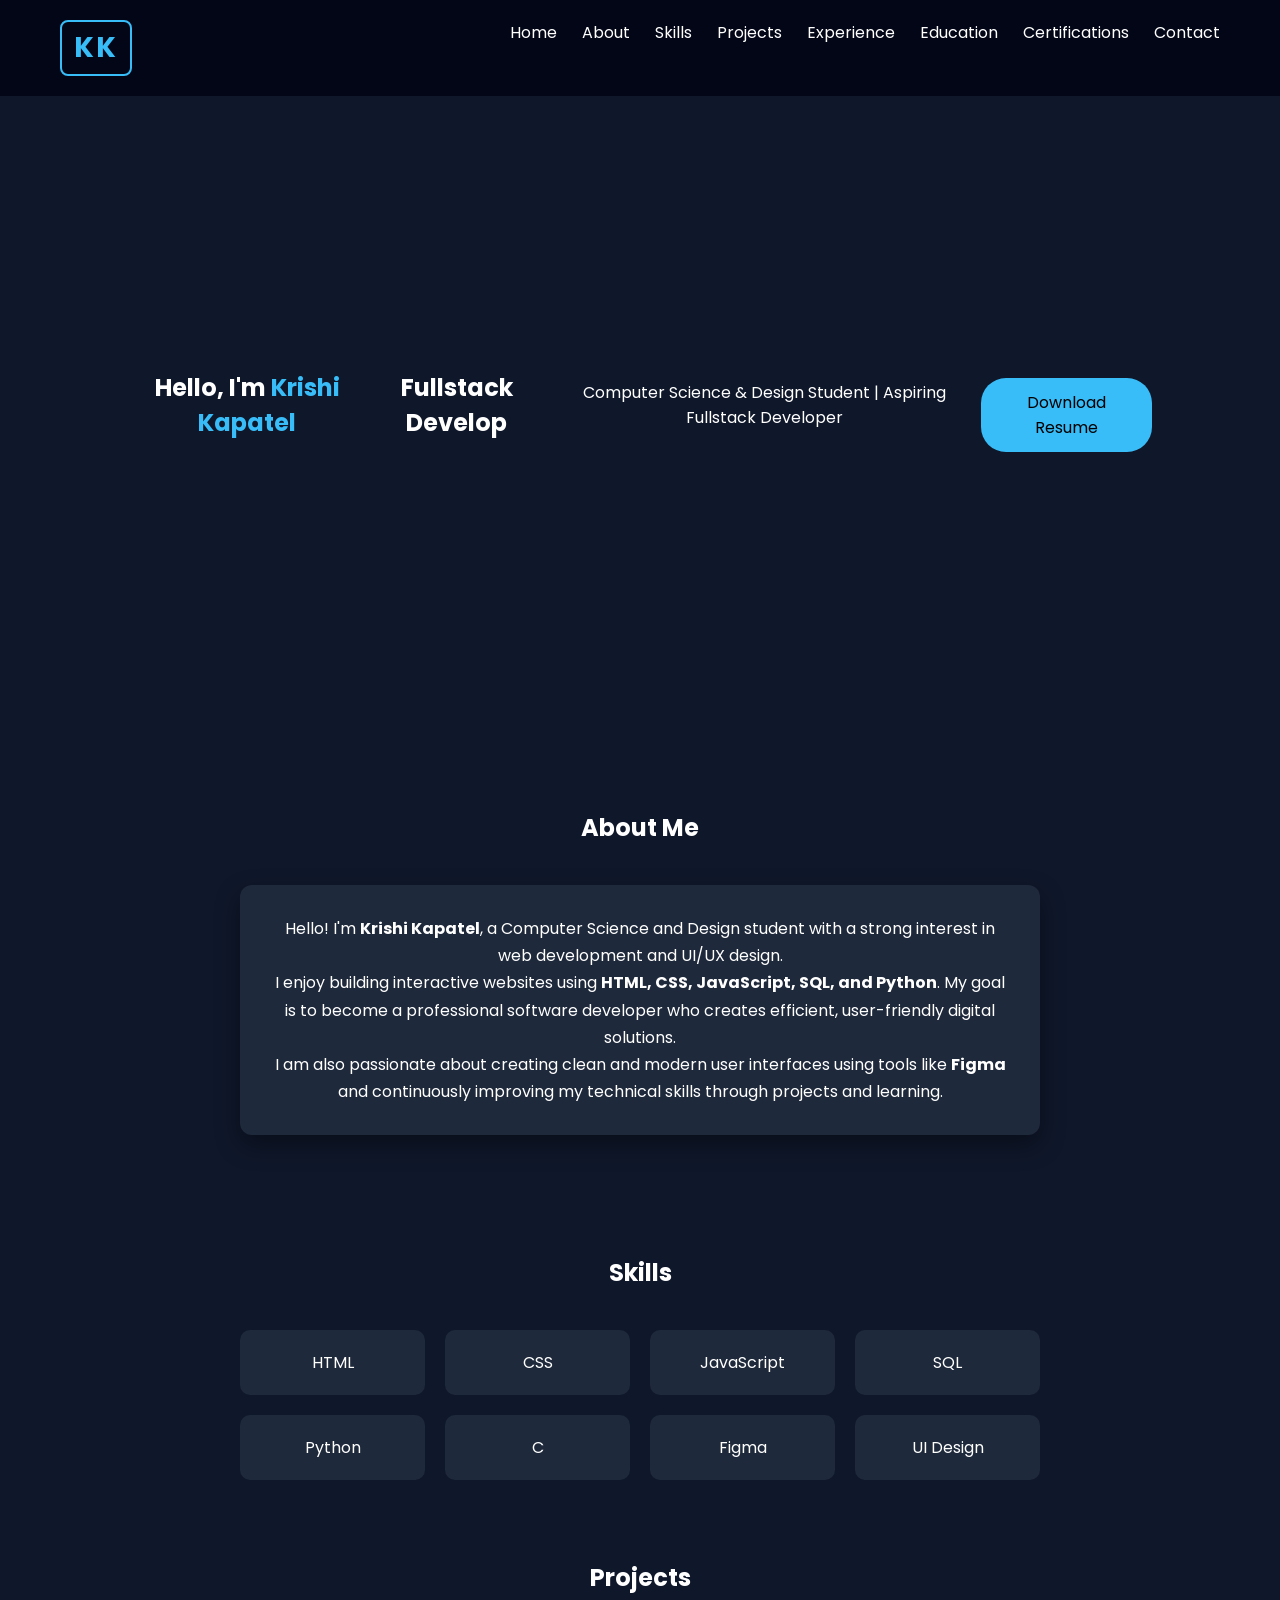
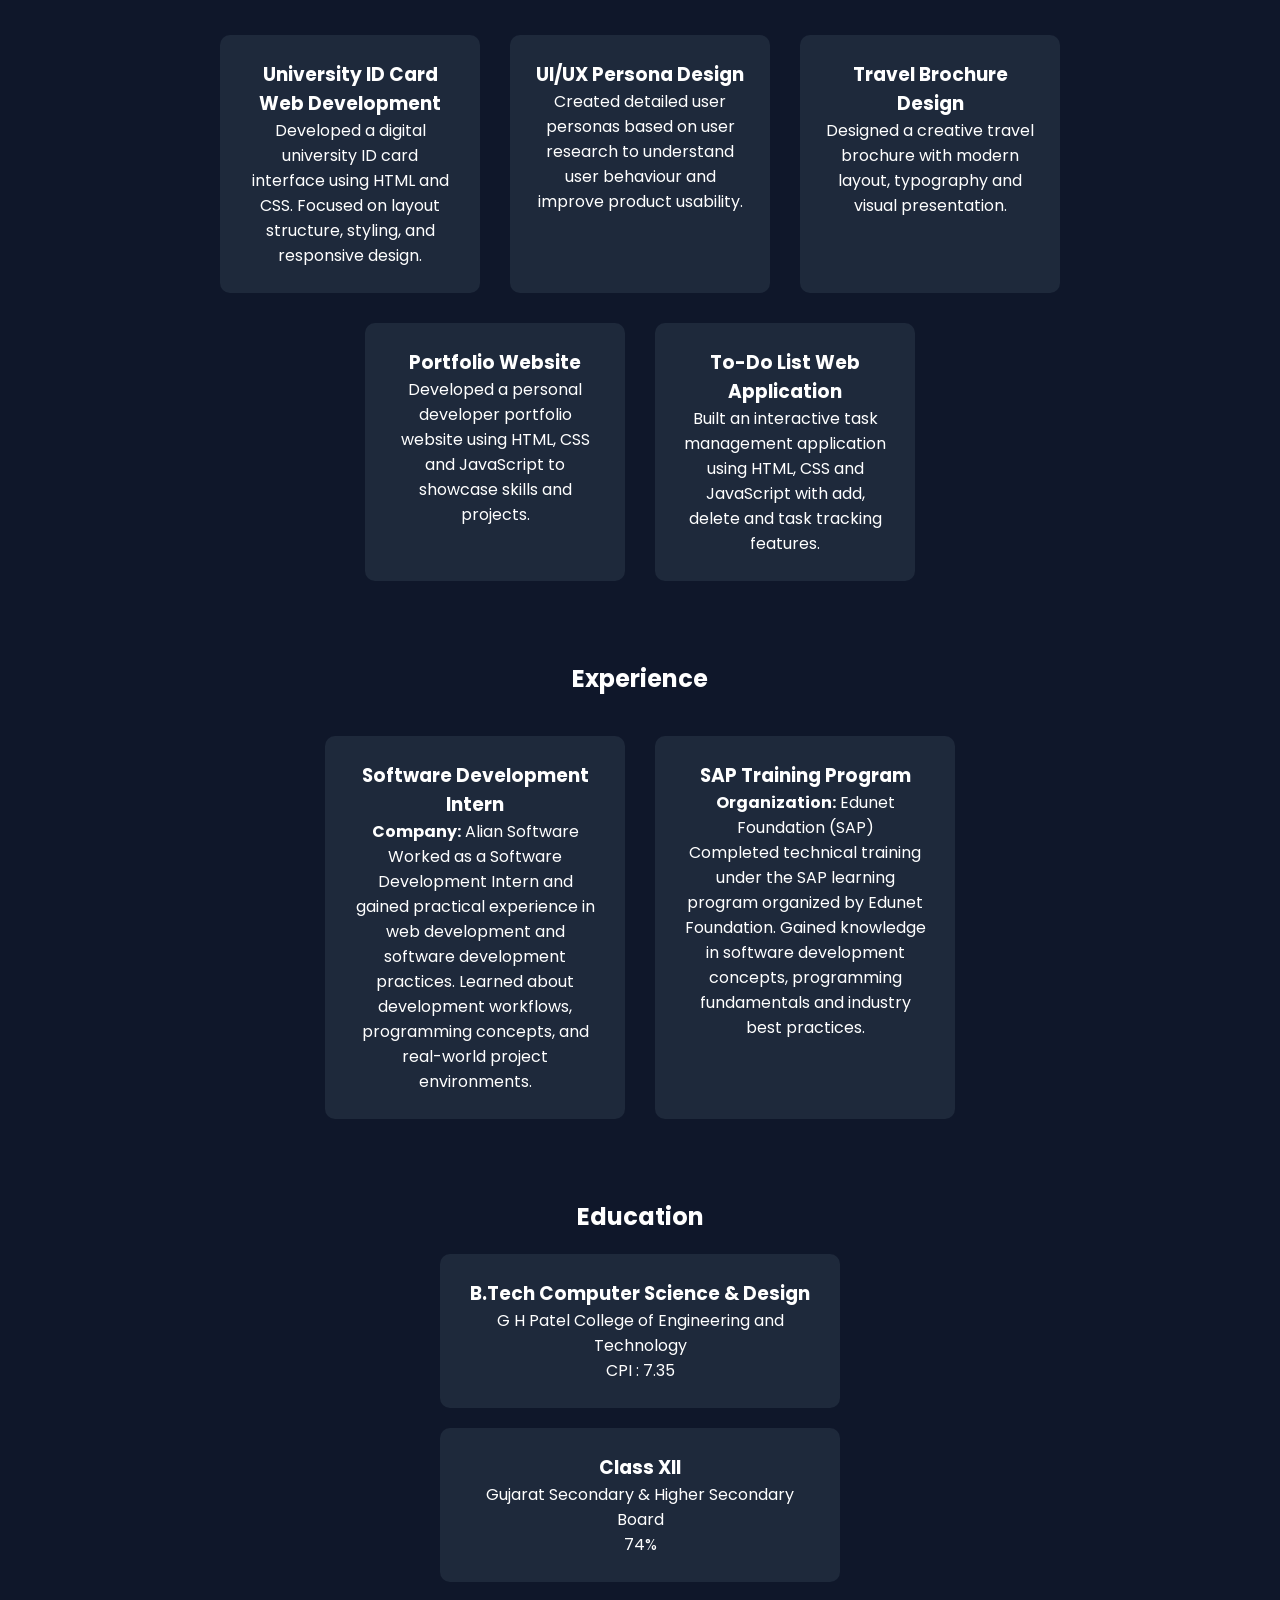
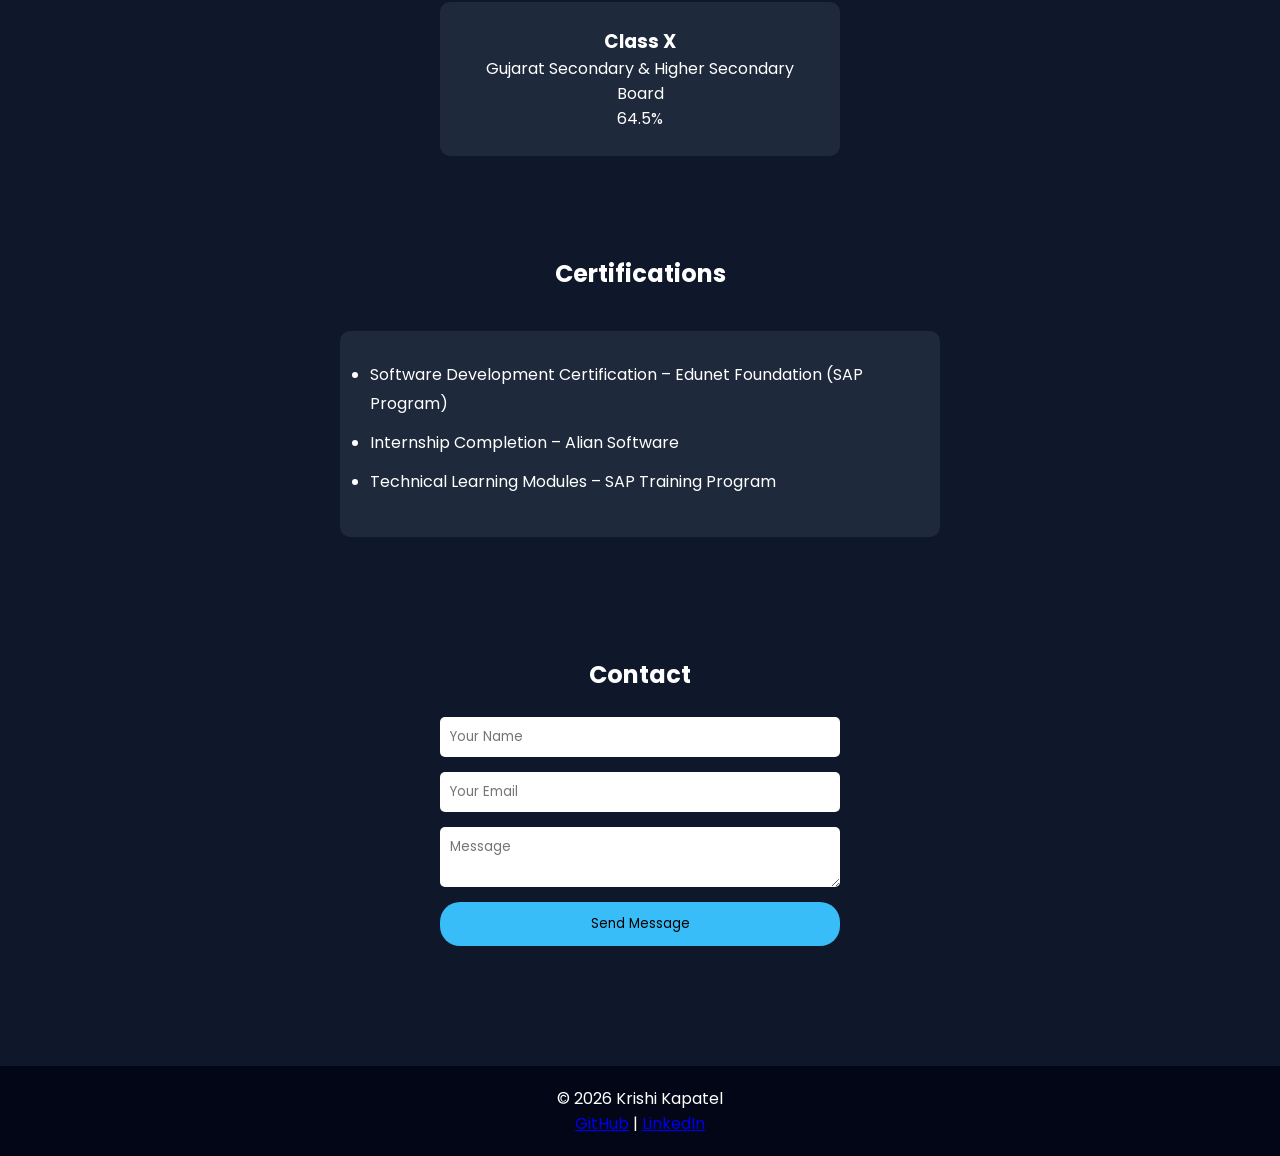
==== index.html @ 1b7b7e9f "Add files via upload" ====
<!DOCTYPE html>
<html lang="en">

<head>
<meta charset="UTF-8">
<meta name="viewport" content="width=device-width, initial-scale=1.0">

<title>Krishi Kapatel | Developer Portfolio</title>

<link rel="stylesheet" href="style.css">

<link href="https://fonts.googleapis.com/css2?family=Poppins:wght@300;400;600&display=swap" rel="stylesheet">

</head>

<body>

<header>

<nav class="navbar">

<h2 class="logo">KK</h2>

<ul>

<li><a href="#home">Home</a></li> 
<li><a href="#about">About</a></li>
<li><a href="#skills">Skills</a></li>
<li><a href="#projects">Projects</a></li>
<li><a href="#experience">Experience</a></li>
<li><a href="#education">Education</a></li>
<li><a href="#certifications">Certifications</a></li>
<li><a href="#contact">Contact</a></li>

</ul>

</nav>

</header>

<section id="home" class="hero">

<h1>Hello, I'm <span>Krishi Kapatel</span></h1>

<h2 class="typing"></h2>

<p>Computer Science & Design Student | Aspiring Fullstack Developer</p>

<a href="#" class="btn">Download Resume</a>

</section>

<section id="about">

<h2>About Me</h2>

<div class="about-box">

<p>
Hello! I'm <b>Krishi Kapatel</b>, a Computer Science and Design student with a strong
interest in web development and UI/UX design.
</p>

<p>
I enjoy building interactive websites using <b>HTML, CSS, JavaScript, SQL, and Python</b>.
My goal is to become a professional software developer who creates efficient,
user-friendly digital solutions.
</p>

<p>
I am also passionate about creating clean and modern user interfaces using
tools like <b>Figma</b> and continuously improving my technical skills through
projects and learning.
</p>

</div>

</section>

<section id="skills">

<h2>Skills</h2>

<div class="skills">

<div class="skill">HTML</div>
<div class="skill">CSS</div>
<div class="skill">JavaScript</div>
<div class="skill">SQL</div>
<div class="skill">Python</div>
<div class="skill">C</div>
<div class="skill">Figma</div>
<div class="skill">UI Design</div>

</div>

</section>


<section id="projects">

<h2>Projects</h2>

<div class="project-grid">

<div class="project-card">

<h3>University ID Card Web Development</h3>

<p>
Developed a digital university ID card interface using HTML and CSS.
Focused on layout structure, styling, and responsive design.
</p>

</div>

<div class="project-card">

<h3>UI/UX Persona Design</h3>

<p>
Created detailed user personas based on user research to understand
user behaviour and improve product usability.
</p>

</div>

<div class="project-card">

<h3>Travel Brochure Design</h3>

<p>
Designed a creative travel brochure with modern layout,
typography and visual presentation.
</p>

</div>

<div class="project-card">

<h3>Portfolio Website</h3>

<p>
Developed a personal developer portfolio website using
HTML, CSS and JavaScript to showcase skills and projects.
</p>

</div>

<div class="project-card">

<h3>To-Do List Web Application</h3>

<p>
Built an interactive task management application using
HTML, CSS and JavaScript with add, delete and task tracking features.
</p>

</div>

</div>

</section>


<section id="experience">

<h2>Experience</h2>

<div class="experience-container">

<div class="experience-box">

<h3>Software Development Intern</h3>

<p><b>Company:</b> Alian Software</p>

<p>
Worked as a Software Development Intern and gained practical
experience in web development and software development practices.
Learned about development workflows, programming concepts,
and real-world project environments.
</p>

</div>


<div class="experience-box">

<h3>SAP Training Program</h3>

<p><b>Organization:</b> Edunet Foundation (SAP)</p>

<p>
Completed technical training under the SAP learning program
organized by Edunet Foundation. Gained knowledge in software
development concepts, programming fundamentals and industry
best practices.
</p>

</div>

</div>

</section>

<section id="education">

<h2>Education</h2>

<div class="edu-card">

<h3>B.Tech Computer Science & Design</h3>
<p>G H Patel College of Engineering and Technology</p>
<p>CPI : 7.35</p>

</div>

<div class="edu-card">

<h3>Class XII</h3>
<p>Gujarat Secondary & Higher Secondary Board</p>
<p>74%</p>

</div>

<div class="edu-card">

<h3>Class X</h3>
<p>Gujarat Secondary & Higher Secondary Board</p>
<p>64.5%</p>

</div>

</section>

<section id="certifications">

<h2>Certifications</h2>

<div class="cert-box">

<ul>

<li>Software Development Certification – Edunet Foundation (SAP Program)</li>

<li>Internship Completion – Alian Software</li>

<li>Technical Learning Modules – SAP Training Program</li>

</ul>

</div>

</section>


<section id="contact">

<h2>Contact</h2>

<br>
<form>

<input type="text" placeholder="Your Name">

<input type="email" placeholder="Your Email">

<textarea placeholder="Message"></textarea>

<button type="submit">Send Message</button>

</form>

</section>


<footer>

<p>© 2026 Krishi Kapatel</p>

<p>

<a href="#">GitHub</a> |
<a href="#">LinkedIn</a>

</p>

</footer>


<script src="script.js"></script>

</body>
</html>
---- style.css ----
*{
margin:0;
padding:0;
box-sizing:border-box;
font-family:Poppins;
}

body{
background:#0f172a;
color:white;
padding-top:80px;
}

html{
scroll-behavior:smooth;
scroll-padding-top:80px;
}
section{
padding:120px 10% 80px;/* top - right/left - bottom  Increased top padding to 120px to account for fixed navbar  */
margin-top:-80px;
}

.navbar{
display:flex;
justify-content:space-between;/* Space between logo and navigation links */
padding:20px 60px;
background:#020617;
position:fixed;
top:0;
left:0;
width:100%;
z-index:1000;
}

.logo{
color:#38bdf8;
}

.navbar ul{
display:flex;
list-style:none;
}

.navbar ul li{
margin-left:25px;
}

.navbar a{
text-decoration:none;
color:white;
}

.hero{
height:90vh;
display:flex;
justify-content:center;
align-items:center;
text-align:center;
}

.hero span{
color:#38bdf8;
}

.btn{
display:inline-block;
margin-top:20px;
padding:12px 25px;
background:#38bdf8;
color:black;
border-radius:25px;
text-decoration:none;
}

section{
padding:80px 10%;
text-align:center;
}

.skill-grid{
display:grid;
grid-template-columns:repeat(auto-fit,minmax(150px,1fr));/* Responsive grid layout that adjusts the number of columns based on available space, with a minimum column width of 150px and a maximum of 1fr (fraction of available space) */
gap:20px;
margin-top:40px;
}

.skill{
background:#1e293b;
padding:25px;
border-radius:10px;
transition:0.3s;
}

.skill:hover{
background:#38bdf8;
color:black;
transform:scale(1.1);
}

.project-grid{
display:flex;
gap:30px;
flex-wrap:wrap;
justify-content:center;
margin-top:40px;
}

.project-card{
width:260px;
padding:25px;
background:#1e293b;
border-radius:10px;
transition:0.3s;
}

.project-card:hover{
background:#38bdf8;
color:black;
transform:translateY(-10px);
}

.edu-card{
background:#1e293b;
padding:25px;
margin:20px auto;
max-width:400px;
border-radius:10px;
transition:0.3s;
}

.edu-card:hover{
background:#38bdf8;
color:black;
transform:translateY(-10px) scale(1.03);/* Slightly increase size on hover for a more dynamic effect */
box-shadow:0 10px 25px rgba(0,0,0,0.4);
}

form{
display:flex;
flex-direction:column;
gap:15px;
max-width:400px;
margin:auto;
}

input,textarea{
padding:10px;
border:none;
border-radius:5px;
}

button{
padding:12px;
background:#38bdf8;
border:none;
border-radius:20px;
cursor:pointer;
}

footer{
text-align:center;
padding:20px;
background:#020617;
margin-top:40px;
}

.skills{
display:grid;
grid-template-columns:repeat(4,1fr); /*  fr means fraction of available spaces   4 equal columns for skills section */
gap:20px;
margin-top:40px;
max-width:800px;
margin-left:auto;
margin-right:auto;
}

.skill{
background:#1e293b;
padding:20px;
border-radius:10px;
text-align:center;
transition:0.3s;
}

.skill:hover{
background:#38bdf8;
color:black;
transform:scale(1.05);
}

.project-grid{
display:flex;
flex-wrap:wrap;
gap:30px;
justify-content:center;
margin-top:40px;
}

.project-card{
width:260px;
padding:25px;
background:#1e293b;
border-radius:10px;
transition:0.3s;
}

.project-card:hover{
background:#38bdf8;
color:black;
transform:translateY(-10px);
}

.exp-card{
background:#1e293b;
padding:25px;
border-radius:10px;
max-width:500px;
margin:auto;
}

.about-box{
max-width:800px;
margin:40px auto;
padding:30px;

background:#1e293b;

border-radius:12px;

line-height:1.7;

box-shadow:0 10px 25px rgba(0,0,0,0.4);

transition:0.3s;
}

.about-box:hover{
transform:translateY(-5px);
background:#38bdf8;
color:black;
}

.logo{
font-size:28px;
font-weight:700;

color:#38bdf8;

background:#020617;

border:2px solid #38bdf8;

padding:5px 12px;

border-radius:8px;

letter-spacing:2px;

transition:0.3s;

cursor:pointer;
}

.logo:hover{
background:#38bdf8;
color:#020617;
transform:scale(1.1);
}

.cert-box{
max-width:600px;
margin:40px auto;
background:#1e293b;
padding:30px;
border-radius:10px;
line-height:1.8;
transition:0.3s;
}

.cert-box ul{
text-align:left;
}

.cert-box li{
margin-bottom:10px;
}

.cert-box:hover{
background:#38bdf8;
color:black;
transform:translateY(-10px) scale(1.02);
box-shadow:0 10px 25px rgba(0,0,0,0.4);
}


.experience-container{
display:flex;
flex-wrap:wrap;
gap:30px;
justify-content:center;
margin-top:40px;
}

.experience-box{
width:300px;
background:#1e293b;
padding:25px;
border-radius:10px;
transition:0.3s;
}

.experience-box:hover{
background:#38bdf8;
color:black;
transform:translateY(-10px);
}
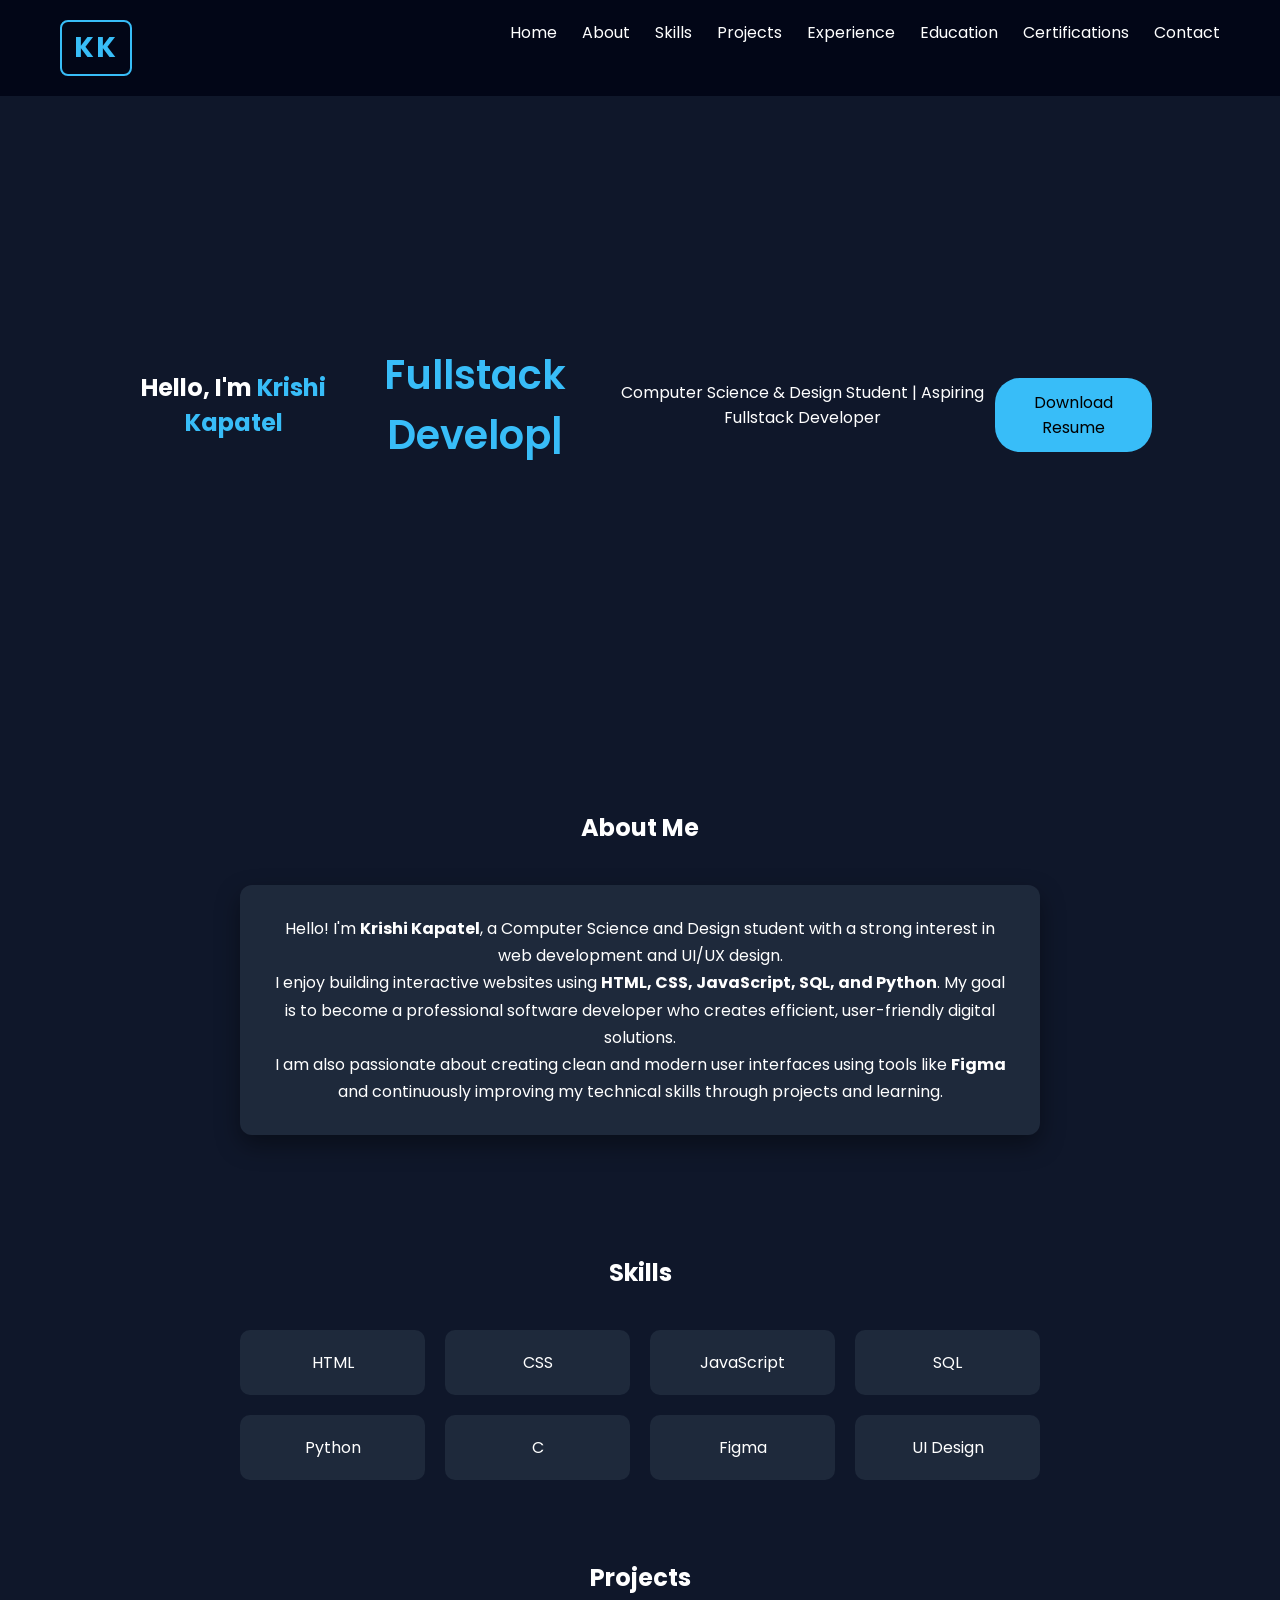
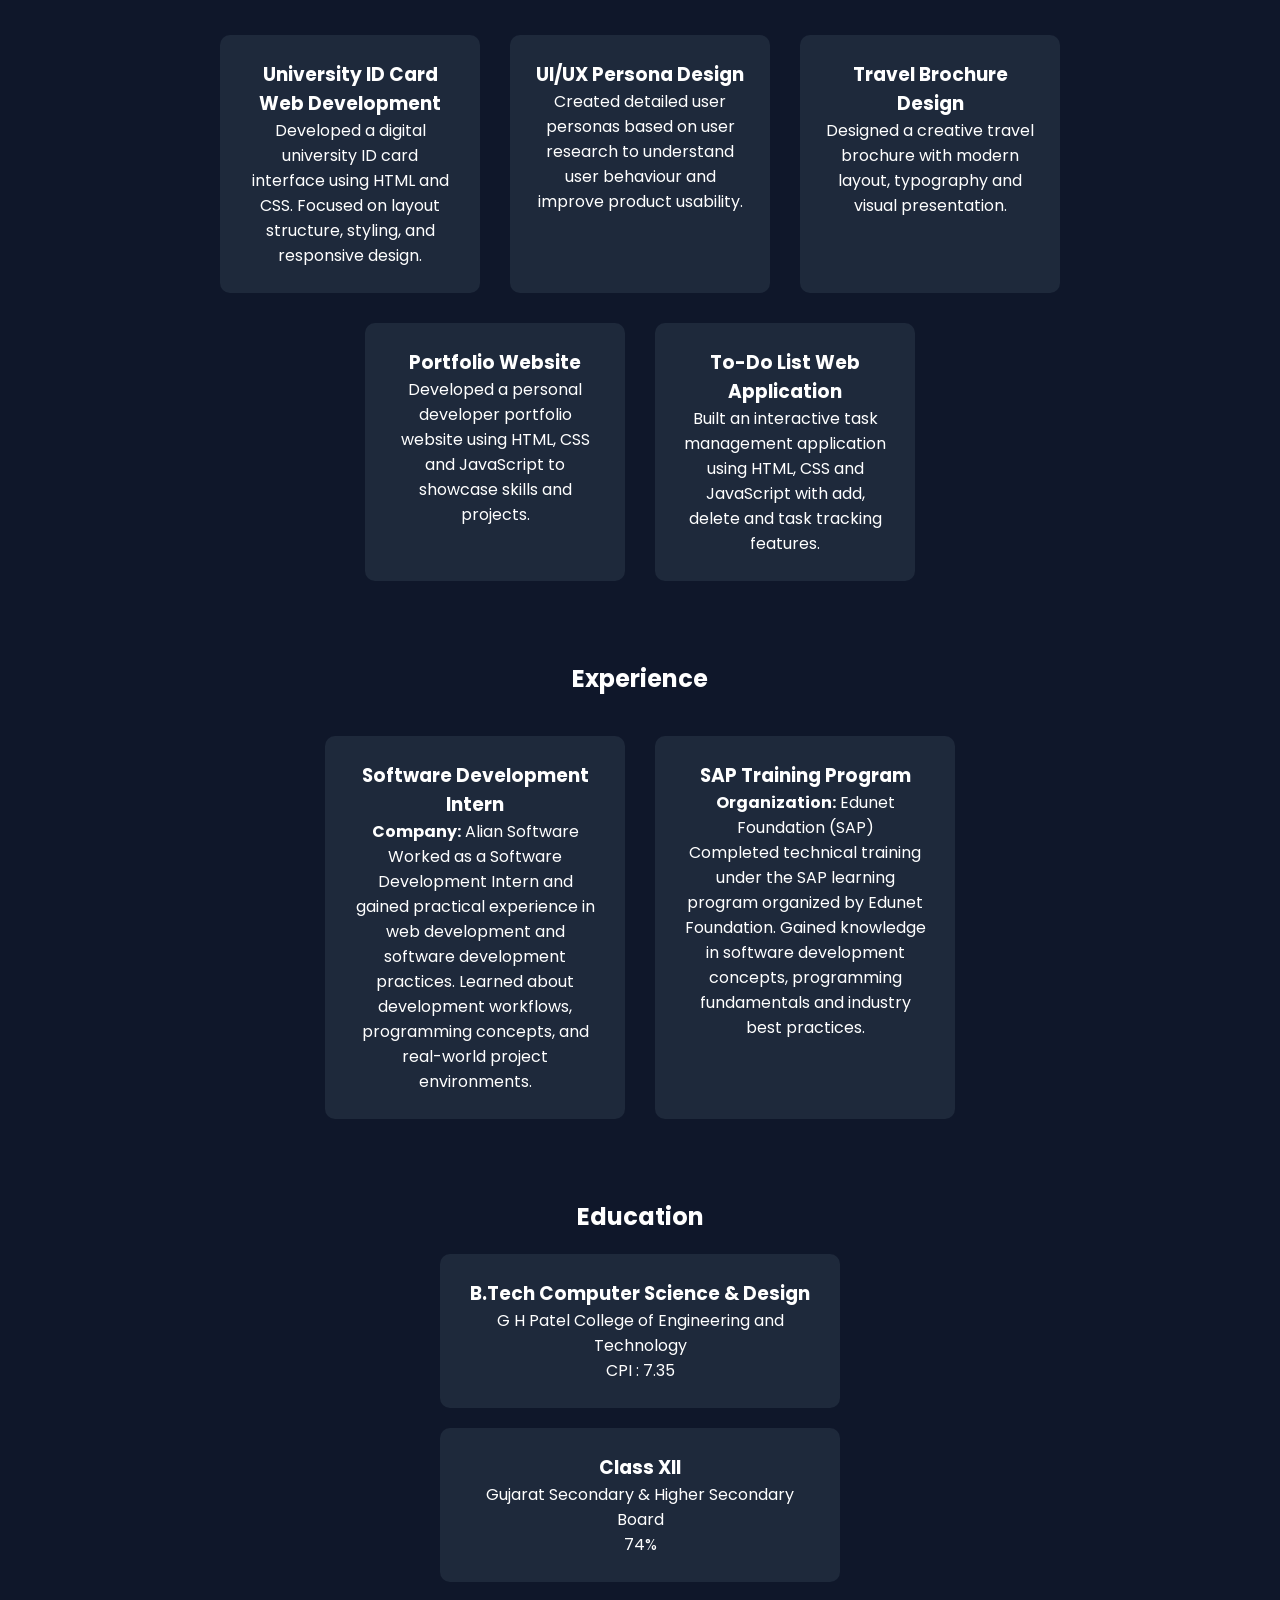
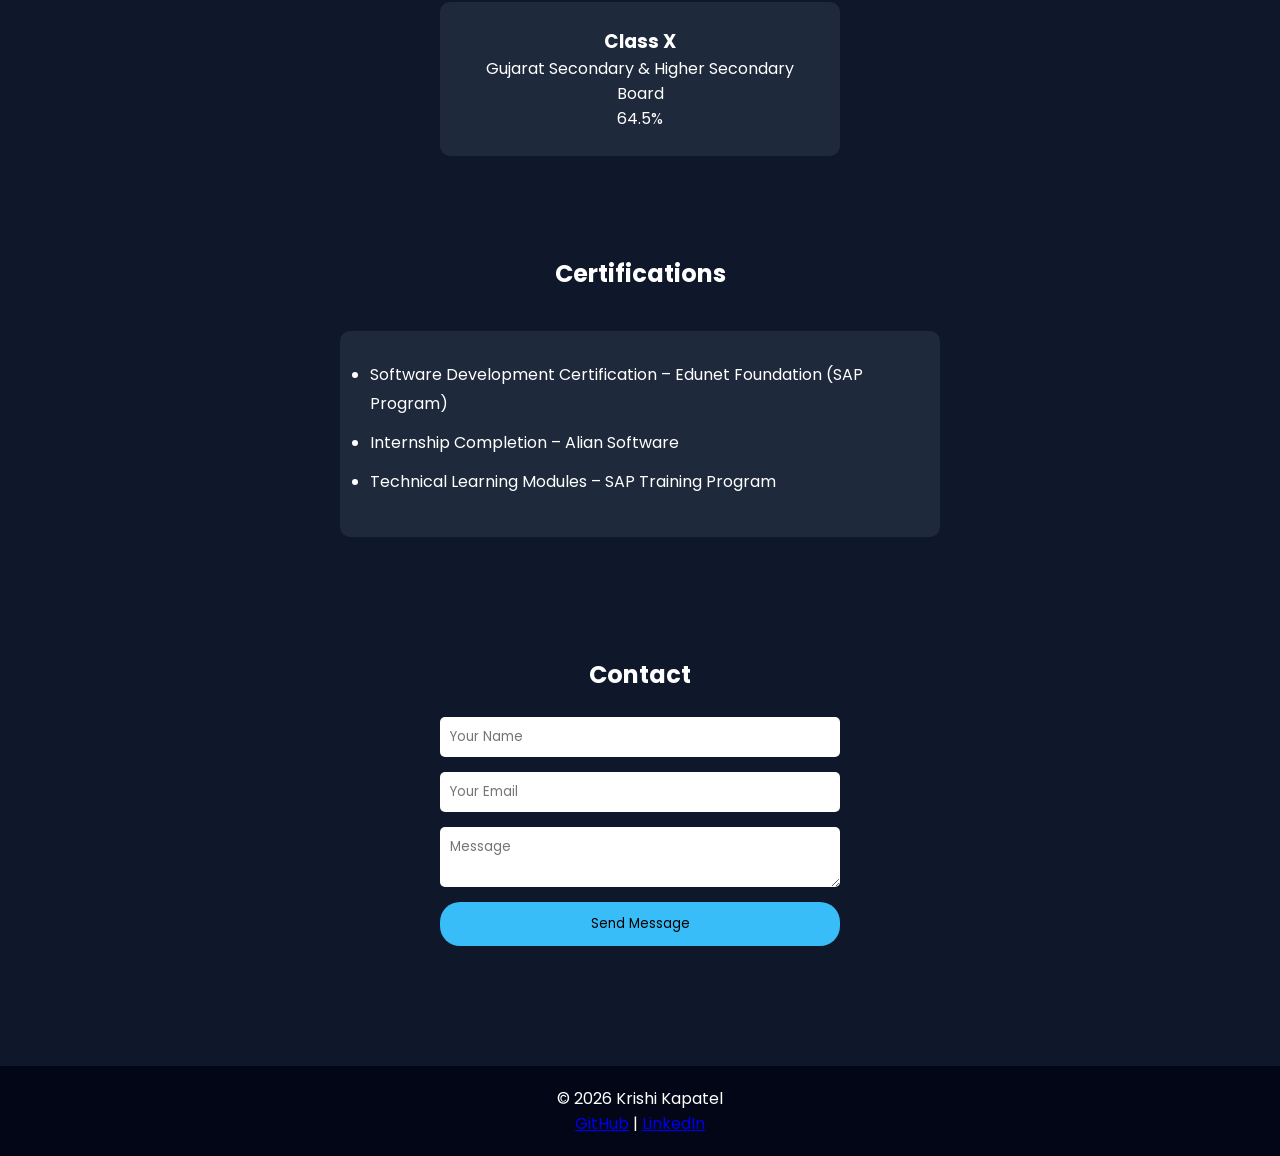
==== commit 4b00a5dd: "Rename html.html to index.html and update portfolio" ====
--- a/index.html
+++ b/index.html
@@ -1,295 +1,295 @@
-<!DOCTYPE html>
-<html lang="en">
-
-<head>
-<meta charset="UTF-8">
-<meta name="viewport" content="width=device-width, initial-scale=1.0">
-
-<title>Krishi Kapatel | Developer Portfolio</title>
-
-<link rel="stylesheet" href="style.css">
-
-<link href="https://fonts.googleapis.com/css2?family=Poppins:wght@300;400;600&display=swap" rel="stylesheet">
-
-</head>
-
-<body>
-
-<header>
-
-<nav class="navbar">
-
-<h2 class="logo">KK</h2>
-
-<ul>
-
-<li><a href="#home">Home</a></li> 
-<li><a href="#about">About</a></li>
-<li><a href="#skills">Skills</a></li>
-<li><a href="#projects">Projects</a></li>
-<li><a href="#experience">Experience</a></li>
-<li><a href="#education">Education</a></li>
-<li><a href="#certifications">Certifications</a></li>
-<li><a href="#contact">Contact</a></li>
-
-</ul>
-
-</nav>
-
-</header>
-
-<section id="home" class="hero">
-
-<h1>Hello, I'm <span>Krishi Kapatel</span></h1>
-
-<h2 class="typing"></h2>
-
-<p>Computer Science & Design Student | Aspiring Fullstack Developer</p>
-
-<a href="#" class="btn">Download Resume</a>
-
-</section>
-
-<section id="about">
-
-<h2>About Me</h2>
-
-<div class="about-box">
-
-<p>
-Hello! I'm <b>Krishi Kapatel</b>, a Computer Science and Design student with a strong
-interest in web development and UI/UX design.
-</p>
-
-<p>
-I enjoy building interactive websites using <b>HTML, CSS, JavaScript, SQL, and Python</b>.
-My goal is to become a professional software developer who creates efficient,
-user-friendly digital solutions.
-</p>
-
-<p>
-I am also passionate about creating clean and modern user interfaces using
-tools like <b>Figma</b> and continuously improving my technical skills through
-projects and learning.
-</p>
-
-</div>
-
-</section>
-
-<section id="skills">
-
-<h2>Skills</h2>
-
-<div class="skills">
-
-<div class="skill">HTML</div>
-<div class="skill">CSS</div>
-<div class="skill">JavaScript</div>
-<div class="skill">SQL</div>
-<div class="skill">Python</div>
-<div class="skill">C</div>
-<div class="skill">Figma</div>
-<div class="skill">UI Design</div>
-
-</div>
-
-</section>
-
-
-<section id="projects">
-
-<h2>Projects</h2>
-
-<div class="project-grid">
-
-<div class="project-card">
-
-<h3>University ID Card Web Development</h3>
-
-<p>
-Developed a digital university ID card interface using HTML and CSS.
-Focused on layout structure, styling, and responsive design.
-</p>
-
-</div>
-
-<div class="project-card">
-
-<h3>UI/UX Persona Design</h3>
-
-<p>
-Created detailed user personas based on user research to understand
-user behaviour and improve product usability.
-</p>
-
-</div>
-
-<div class="project-card">
-
-<h3>Travel Brochure Design</h3>
-
-<p>
-Designed a creative travel brochure with modern layout,
-typography and visual presentation.
-</p>
-
-</div>
-
-<div class="project-card">
-
-<h3>Portfolio Website</h3>
-
-<p>
-Developed a personal developer portfolio website using
-HTML, CSS and JavaScript to showcase skills and projects.
-</p>
-
-</div>
-
-<div class="project-card">
-
-<h3>To-Do List Web Application</h3>
-
-<p>
-Built an interactive task management application using
-HTML, CSS and JavaScript with add, delete and task tracking features.
-</p>
-
-</div>
-
-</div>
-
-</section>
-
-
-<section id="experience">
-
-<h2>Experience</h2>
-
-<div class="experience-container">
-
-<div class="experience-box">
-
-<h3>Software Development Intern</h3>
-
-<p><b>Company:</b> Alian Software</p>
-
-<p>
-Worked as a Software Development Intern and gained practical
-experience in web development and software development practices.
-Learned about development workflows, programming concepts,
-and real-world project environments.
-</p>
-
-</div>
-
-
-<div class="experience-box">
-
-<h3>SAP Training Program</h3>
-
-<p><b>Organization:</b> Edunet Foundation (SAP)</p>
-
-<p>
-Completed technical training under the SAP learning program
-organized by Edunet Foundation. Gained knowledge in software
-development concepts, programming fundamentals and industry
-best practices.
-</p>
-
-</div>
-
-</div>
-
-</section>
-
-<section id="education">
-
-<h2>Education</h2>
-
-<div class="edu-card">
-
-<h3>B.Tech Computer Science & Design</h3>
-<p>G H Patel College of Engineering and Technology</p>
-<p>CPI : 7.35</p>
-
-</div>
-
-<div class="edu-card">
-
-<h3>Class XII</h3>
-<p>Gujarat Secondary & Higher Secondary Board</p>
-<p>74%</p>
-
-</div>
-
-<div class="edu-card">
-
-<h3>Class X</h3>
-<p>Gujarat Secondary & Higher Secondary Board</p>
-<p>64.5%</p>
-
-</div>
-
-</section>
-
-<section id="certifications">
-
-<h2>Certifications</h2>
-
-<div class="cert-box">
-
-<ul>
-
-<li>Software Development Certification – Edunet Foundation (SAP Program)</li>
-
-<li>Internship Completion – Alian Software</li>
-
-<li>Technical Learning Modules – SAP Training Program</li>
-
-</ul>
-
-</div>
-
-</section>
-
-
-<section id="contact">
-
-<h2>Contact</h2>
-
-<br>
-<form>
-
-<input type="text" placeholder="Your Name">
-
-<input type="email" placeholder="Your Email">
-
-<textarea placeholder="Message"></textarea>
-
-<button type="submit">Send Message</button>
-
-</form>
-
-</section>
-
-
-<footer>
-
-<p>© 2026 Krishi Kapatel</p>
-
-<p>
-
-<a href="#">GitHub</a> |
-<a href="#">LinkedIn</a>
-
-</p>
-
-</footer>
-
-
-<script src="script.js"></script>
-
-</body>
-</html>
+<!DOCTYPE html>
+<html lang="en">
+
+<head>
+<meta charset="UTF-8">
+<meta name="viewport" content="width=device-width, initial-scale=1.0">
+
+<title>Krishi Kapatel | Developer Portfolio</title>
+
+<link rel="stylesheet" href="style.css">
+
+<link href="https://fonts.googleapis.com/css2?family=Poppins:wght@300;400;600&display=swap" rel="stylesheet">
+
+</head>
+
+<body>
+
+<header>
+
+<nav class="navbar">
+
+<h2 class="logo">KK</h2>
+
+<ul>
+
+<li><a href="#home">Home</a></li> 
+<li><a href="#about">About</a></li>
+<li><a href="#skills">Skills</a></li>
+<li><a href="#projects">Projects</a></li>
+<li><a href="#experience">Experience</a></li>
+<li><a href="#education">Education</a></li>
+<li><a href="#certifications">Certifications</a></li>
+<li><a href="#contact">Contact</a></li>
+
+</ul>
+
+</nav>
+
+</header>
+
+<section id="home" class="hero">
+
+<h1>Hello, I'm <span>Krishi Kapatel</span></h1>
+
+<h2 class="typing"></h2>
+
+<p>Computer Science & Design Student | Aspiring Fullstack Developer</p>
+
+<a href="#" class="btn">Download Resume</a>
+
+</section>
+
+<section id="about">
+
+<h2>About Me</h2>
+
+<div class="about-box">
+
+<p>
+Hello! I'm <b>Krishi Kapatel</b>, a Computer Science and Design student with a strong
+interest in web development and UI/UX design.
+</p>
+
+<p>
+I enjoy building interactive websites using <b>HTML, CSS, JavaScript, SQL, and Python</b>.
+My goal is to become a professional software developer who creates efficient,
+user-friendly digital solutions.
+</p>
+
+<p>
+I am also passionate about creating clean and modern user interfaces using
+tools like <b>Figma</b> and continuously improving my technical skills through
+projects and learning.
+</p>
+
+</div>
+
+</section>
+
+<section id="skills">
+
+<h2>Skills</h2>
+
+<div class="skills">
+
+<div class="skill">HTML</div>
+<div class="skill">CSS</div>
+<div class="skill">JavaScript</div>
+<div class="skill">SQL</div>
+<div class="skill">Python</div>
+<div class="skill">C</div>
+<div class="skill">Figma</div>
+<div class="skill">UI Design</div>
+
+</div>
+
+</section>
+
+
+<section id="projects">
+
+<h2>Projects</h2>
+
+<div class="project-grid">
+
+<div class="project-card">
+
+<h3>University ID Card Web Development</h3>
+
+<p>
+Developed a digital university ID card interface using HTML and CSS.
+Focused on layout structure, styling, and responsive design.
+</p>
+
+</div>
+
+<div class="project-card">
+
+<h3>UI/UX Persona Design</h3>
+
+<p>
+Created detailed user personas based on user research to understand
+user behaviour and improve product usability.
+</p>
+
+</div>
+
+<div class="project-card">
+
+<h3>Travel Brochure Design</h3>
+
+<p>
+Designed a creative travel brochure with modern layout,
+typography and visual presentation.
+</p>
+
+</div>
+
+<div class="project-card">
+
+<h3>Portfolio Website</h3>
+
+<p>
+Developed a personal developer portfolio website using
+HTML, CSS and JavaScript to showcase skills and projects.
+</p>
+
+</div>
+
+<div class="project-card">
+
+<h3>To-Do List Web Application</h3>
+
+<p>
+Built an interactive task management application using
+HTML, CSS and JavaScript with add, delete and task tracking features.
+</p>
+
+</div>
+
+</div>
+
+</section>
+
+
+<section id="experience">
+
+<h2>Experience</h2>
+
+<div class="experience-container">
+
+<div class="experience-box">
+
+<h3>Software Development Intern</h3>
+
+<p><b>Company:</b> Alian Software</p>
+
+<p>
+Worked as a Software Development Intern and gained practical
+experience in web development and software development practices.
+Learned about development workflows, programming concepts,
+and real-world project environments.
+</p>
+
+</div>
+
+
+<div class="experience-box">
+
+<h3>SAP Training Program</h3>
+
+<p><b>Organization:</b> Edunet Foundation (SAP)</p>
+
+<p>
+Completed technical training under the SAP learning program
+organized by Edunet Foundation. Gained knowledge in software
+development concepts, programming fundamentals and industry
+best practices.
+</p>
+
+</div>
+
+</div>
+
+</section>
+
+<section id="education">
+
+<h2>Education</h2>
+
+<div class="edu-card">
+
+<h3>B.Tech Computer Science & Design</h3>
+<p>G H Patel College of Engineering and Technology</p>
+<p>CPI : 7.35</p>
+
+</div>
+
+<div class="edu-card">
+
+<h3>Class XII</h3>
+<p>Gujarat Secondary & Higher Secondary Board</p>
+<p>74%</p>
+
+</div>
+
+<div class="edu-card">
+
+<h3>Class X</h3>
+<p>Gujarat Secondary & Higher Secondary Board</p>
+<p>64.5%</p>
+
+</div>
+
+</section>
+
+<section id="certifications">
+
+<h2>Certifications</h2>
+
+<div class="cert-box">
+
+<ul>
+
+<li>Software Development Certification – Edunet Foundation (SAP Program)</li>
+
+<li>Internship Completion – Alian Software</li>
+
+<li>Technical Learning Modules – SAP Training Program</li>
+
+</ul>
+
+</div>
+
+</section>
+
+
+<section id="contact">
+
+<h2>Contact</h2>
+
+<br>
+<form>
+
+<input type="text" placeholder="Your Name">
+
+<input type="email" placeholder="Your Email">
+
+<textarea placeholder="Message"></textarea>
+
+<button type="submit">Send Message</button>
+
+</form>
+
+</section>
+
+
+<footer>
+
+<p>© 2026 Krishi Kapatel</p>
+
+<p>
+
+<a href="#">GitHub</a> |
+<a href="#">LinkedIn</a>
+
+</p>
+
+</footer>
+
+
+<script src="script.js"></script>
+
+</body>
+</html>
--- a/style.css
+++ b/style.css
@@ -1,317 +1,451 @@
-*{
-margin:0;
-padding:0;
-box-sizing:border-box;
-font-family:Poppins;
-}
-
-body{
-background:#0f172a;
-color:white;
-padding-top:80px;
-}
-
-html{
-scroll-behavior:smooth;
-scroll-padding-top:80px;
-}
-section{
-padding:120px 10% 80px;/* top - right/left - bottom  Increased top padding to 120px to account for fixed navbar  */
-margin-top:-80px;
-}
-
-.navbar{
-display:flex;
-justify-content:space-between;/* Space between logo and navigation links */
-padding:20px 60px;
-background:#020617;
-position:fixed;
-top:0;
-left:0;
-width:100%;
-z-index:1000;
-}
-
-.logo{
-color:#38bdf8;
-}
-
-.navbar ul{
-display:flex;
-list-style:none;
-}
-
-.navbar ul li{
-margin-left:25px;
-}
-
-.navbar a{
-text-decoration:none;
-color:white;
-}
-
-.hero{
-height:90vh;
-display:flex;
-justify-content:center;
-align-items:center;
-text-align:center;
-}
-
-.hero span{
-color:#38bdf8;
-}
-
-.btn{
-display:inline-block;
-margin-top:20px;
-padding:12px 25px;
-background:#38bdf8;
-color:black;
-border-radius:25px;
-text-decoration:none;
-}
-
-section{
-padding:80px 10%;
-text-align:center;
-}
-
-.skill-grid{
-display:grid;
-grid-template-columns:repeat(auto-fit,minmax(150px,1fr));/* Responsive grid layout that adjusts the number of columns based on available space, with a minimum column width of 150px and a maximum of 1fr (fraction of available space) */
-gap:20px;
-margin-top:40px;
-}
-
-.skill{
-background:#1e293b;
-padding:25px;
-border-radius:10px;
-transition:0.3s;
-}
-
-.skill:hover{
-background:#38bdf8;
-color:black;
-transform:scale(1.1);
-}
-
-.project-grid{
-display:flex;
-gap:30px;
-flex-wrap:wrap;
-justify-content:center;
-margin-top:40px;
-}
-
-.project-card{
-width:260px;
-padding:25px;
-background:#1e293b;
-border-radius:10px;
-transition:0.3s;
-}
-
-.project-card:hover{
-background:#38bdf8;
-color:black;
-transform:translateY(-10px);
-}
-
-.edu-card{
-background:#1e293b;
-padding:25px;
-margin:20px auto;
-max-width:400px;
-border-radius:10px;
-transition:0.3s;
-}
-
-.edu-card:hover{
-background:#38bdf8;
-color:black;
-transform:translateY(-10px) scale(1.03);/* Slightly increase size on hover for a more dynamic effect */
-box-shadow:0 10px 25px rgba(0,0,0,0.4);
-}
-
-form{
-display:flex;
-flex-direction:column;
-gap:15px;
-max-width:400px;
-margin:auto;
-}
-
-input,textarea{
-padding:10px;
-border:none;
-border-radius:5px;
-}
-
-button{
-padding:12px;
-background:#38bdf8;
-border:none;
-border-radius:20px;
-cursor:pointer;
-}
-
-footer{
-text-align:center;
-padding:20px;
-background:#020617;
-margin-top:40px;
-}
-
-.skills{
-display:grid;
-grid-template-columns:repeat(4,1fr); /*  fr means fraction of available spaces   4 equal columns for skills section */
-gap:20px;
-margin-top:40px;
-max-width:800px;
-margin-left:auto;
-margin-right:auto;
-}
-
-.skill{
-background:#1e293b;
-padding:20px;
-border-radius:10px;
-text-align:center;
-transition:0.3s;
-}
-
-.skill:hover{
-background:#38bdf8;
-color:black;
-transform:scale(1.05);
-}
-
-.project-grid{
-display:flex;
-flex-wrap:wrap;
-gap:30px;
-justify-content:center;
-margin-top:40px;
-}
-
-.project-card{
-width:260px;
-padding:25px;
-background:#1e293b;
-border-radius:10px;
-transition:0.3s;
-}
-
-.project-card:hover{
-background:#38bdf8;
-color:black;
-transform:translateY(-10px);
-}
-
-.exp-card{
-background:#1e293b;
-padding:25px;
-border-radius:10px;
-max-width:500px;
-margin:auto;
-}
-
-.about-box{
-max-width:800px;
-margin:40px auto;
-padding:30px;
-
-background:#1e293b;
-
-border-radius:12px;
-
-line-height:1.7;
-
-box-shadow:0 10px 25px rgba(0,0,0,0.4);
-
-transition:0.3s;
-}
-
-.about-box:hover{
-transform:translateY(-5px);
-background:#38bdf8;
-color:black;
-}
-
-.logo{
-font-size:28px;
-font-weight:700;
-
-color:#38bdf8;
-
-background:#020617;
-
-border:2px solid #38bdf8;
-
-padding:5px 12px;
-
-border-radius:8px;
-
-letter-spacing:2px;
-
-transition:0.3s;
-
-cursor:pointer;
-}
-
-.logo:hover{
-background:#38bdf8;
-color:#020617;
-transform:scale(1.1);
-}
-
-.cert-box{
-max-width:600px;
-margin:40px auto;
-background:#1e293b;
-padding:30px;
-border-radius:10px;
-line-height:1.8;
-transition:0.3s;
-}
-
-.cert-box ul{
-text-align:left;
-}
-
-.cert-box li{
-margin-bottom:10px;
-}
-
-.cert-box:hover{
-background:#38bdf8;
-color:black;
-transform:translateY(-10px) scale(1.02);
-box-shadow:0 10px 25px rgba(0,0,0,0.4);
-}
-
-
-.experience-container{
-display:flex;
-flex-wrap:wrap;
-gap:30px;
-justify-content:center;
-margin-top:40px;
-}
-
-.experience-box{
-width:300px;
-background:#1e293b;
-padding:25px;
-border-radius:10px;
-transition:0.3s;
-}
-
-.experience-box:hover{
-background:#38bdf8;
-color:black;
-transform:translateY(-10px);
-}
-
+*{
+margin:0;
+padding:0;
+box-sizing:border-box;
+font-family:Poppins;
+}
+
+body{
+background:#0f172a;
+color:white;
+padding-top:80px;
+}
+
+html{
+scroll-behavior:smooth;
+scroll-padding-top:80px;
+}
+section{
+padding:120px 10% 80px;/* top - right/left - bottom  Increased top padding to 120px to account for fixed navbar  */
+margin-top:-80px;
+}
+
+.navbar{
+display:flex;
+justify-content:space-between;/* Space between logo and navigation links */
+padding:20px 60px;
+background:#020617;
+position:fixed;
+top:0;
+left:0;
+width:100%;
+z-index:1000;
+}
+
+.logo{
+color:#38bdf8;
+}
+
+.navbar ul{
+display:flex;
+list-style:none;
+}
+
+.navbar ul li{
+margin-left:25px;
+}
+
+.navbar a{
+text-decoration:none;
+color:white;
+}
+
+.hero{
+height:90vh;
+display:flex;
+justify-content:center;
+align-items:center;
+text-align:center;
+}
+
+.hero span{
+color:#38bdf8;
+}
+
+.btn{
+display:inline-block;
+margin-top:20px;
+padding:12px 25px;
+background:#38bdf8;
+color:black;
+border-radius:25px;
+text-decoration:none;
+}
+
+section{
+padding:80px 10%;
+text-align:center;
+}
+
+.skill-grid{
+display:grid;
+grid-template-columns:repeat(auto-fit,minmax(150px,1fr));/* Responsive grid layout that adjusts the number of columns based on available space, with a minimum column width of 150px and a maximum of 1fr (fraction of available space) */
+gap:20px;
+margin-top:40px;
+}
+
+.skill{
+background:#1e293b;
+padding:25px;
+border-radius:10px;
+transition:0.3s;
+}
+
+.skill:hover{
+background:#38bdf8;
+color:black;
+transform:scale(1.1);
+}
+
+.project-grid{
+display:flex;
+gap:30px;
+flex-wrap:wrap;
+justify-content:center;
+margin-top:40px;
+}
+
+.project-card{
+width:260px;
+padding:25px;
+background:#1e293b;
+border-radius:10px;
+transition:0.3s;
+}
+
+.project-card:hover{
+background:#38bdf8;
+color:black;
+transform:translateY(-10px);
+}
+
+.edu-card{
+background:#1e293b;
+padding:25px;
+margin:20px auto;
+max-width:400px;
+border-radius:10px;
+transition:0.3s;
+}
+
+.edu-card:hover{
+background:#38bdf8;
+color:black;
+transform:translateY(-10px) scale(1.03);/* Slightly increase size on hover for a more dynamic effect */
+box-shadow:0 10px 25px rgba(0,0,0,0.4);
+}
+
+form{
+display:flex;
+flex-direction:column;
+gap:15px;
+max-width:400px;
+margin:auto;
+}
+
+input,textarea{
+padding:10px;
+border:none;
+border-radius:5px;
+}
+
+button{
+padding:12px;
+background:#38bdf8;
+border:none;
+border-radius:20px;
+cursor:pointer;
+}
+
+footer{
+text-align:center;
+padding:20px;
+background:#020617;
+margin-top:40px;
+}
+
+.skills{
+display:grid;
+grid-template-columns:repeat(4,1fr); /*  fr means fraction of available spaces   4 equal columns for skills section */
+gap:20px;
+margin-top:40px;
+max-width:800px;
+margin-left:auto;
+margin-right:auto;
+}
+
+.skill{
+background:#1e293b;
+padding:20px;
+border-radius:10px;
+text-align:center;
+transition:0.3s;
+}
+
+.skill:hover{
+background:#38bdf8;
+color:black;
+transform:scale(1.05);
+}
+
+.project-grid{
+display:flex;
+flex-wrap:wrap;
+gap:30px;
+justify-content:center;
+margin-top:40px;
+}
+
+.project-card{
+width:260px;
+padding:25px;
+background:#1e293b;
+border-radius:10px;
+transition:0.3s;
+}
+
+.project-card:hover{
+background:#38bdf8;
+color:black;
+transform:translateY(-10px);
+}
+
+.exp-card{
+background:#1e293b;
+padding:25px;
+border-radius:10px;
+max-width:500px;
+margin:auto;
+}
+
+.about-box{
+max-width:800px;
+margin:40px auto;
+padding:30px;
+
+background:#1e293b;
+
+border-radius:12px;
+
+line-height:1.7;
+
+box-shadow:0 10px 25px rgba(0,0,0,0.4);
+
+transition:0.3s;
+}
+
+.about-box:hover{
+transform:translateY(-5px);
+background:#38bdf8;
+color:black;
+}
+
+.logo{
+font-size:28px;
+font-weight:700;
+
+color:#38bdf8;
+
+background:#020617;
+
+border:2px solid #38bdf8;
+
+padding:5px 12px;
+
+border-radius:8px;
+
+letter-spacing:2px;
+
+transition:0.3s;
+
+cursor:pointer;
+}
+
+.logo:hover{
+background:#38bdf8;
+color:#020617;
+transform:scale(1.1);
+}
+
+.cert-box{
+max-width:600px;
+margin:40px auto;
+background:#1e293b;
+padding:30px;
+border-radius:10px;
+line-height:1.8;
+transition:0.3s;
+}
+
+.cert-box ul{
+text-align:left;
+}
+
+.cert-box li{
+margin-bottom:10px;
+}
+
+.cert-box:hover{
+background:#38bdf8;
+color:black;
+transform:translateY(-10px) scale(1.02);
+box-shadow:0 10px 25px rgba(0,0,0,0.4);
+}
+
+
+.experience-container{
+display:flex;
+flex-wrap:wrap;
+gap:30px;
+justify-content:center;
+margin-top:40px;
+}
+
+.experience-box{
+width:300px;
+background:#1e293b;
+padding:25px;
+border-radius:10px;
+transition:0.3s;
+}
+
+.experience-box:hover{
+background:#38bdf8;
+color:black;
+transform:translateY(-10px);
+}
+
+.typing{
+    color:#38bdf8;
+    font-size:clamp(1.5rem,4vw,2.5rem);
+    font-weight:600;
+    min-height:50px;
+    display:inline-block;
+}
+
+.typing::after{
+    content:"|";
+    color:#38bdf8;
+    animation:blink .8s infinite;
+}
+
+@keyframes blink{
+    50%{
+        opacity:0;
+    }
+}
+
+@media (max-width:992px){
+
+.navbar{
+    padding:20px 30px;
+}
+
+.navbar ul li{
+    margin-left:15px;
+}
+
+.skills{
+    grid-template-columns:repeat(2,1fr);
+}
+
+.project-grid{
+    display:grid;
+    grid-template-columns:repeat(2,1fr);
+}
+
+.hero h1{
+    font-size:45px;
+}
+
+}
+
+@media (max-width:768px){
+
+body{
+    padding-top:120px;
+}
+
+.navbar{
+    flex-direction:column;
+    align-items:center;
+    padding:20px;
+}
+
+.navbar ul{
+    flex-wrap:wrap;
+    justify-content:center;
+    gap:10px;
+    margin-top:15px;
+}
+
+.navbar ul li{
+    margin:0;
+}
+
+.hero{
+    height:auto;
+    padding:100px 20px;
+}
+
+.hero h1{
+    font-size:32px;
+}
+
+.hero p{
+    font-size:16px;
+}
+
+.skills{
+    grid-template-columns:1fr;
+}
+
+.project-grid{
+    display:grid;
+    grid-template-columns:1fr;
+}
+
+.experience-container{
+    flex-direction:column;
+    align-items:center;
+}
+
+.experience-box,
+.edu-card,
+.project-card,
+.about-box,
+.cert-box{
+    width:100%;
+    max-width:100%;
+}
+
+section{
+    padding:70px 20px;
+}
+
+form{
+    width:100%;
+}
+
+}
+
+@media (max-width:480px){
+
+.logo{
+    font-size:22px;
+}
+
+.hero h1{
+    font-size:28px;
+}
+
+.hero h2{
+    font-size:22px;
+}
+
+.btn{
+    padding:10px 20px;
+    font-size:14px;
+}
+
+}
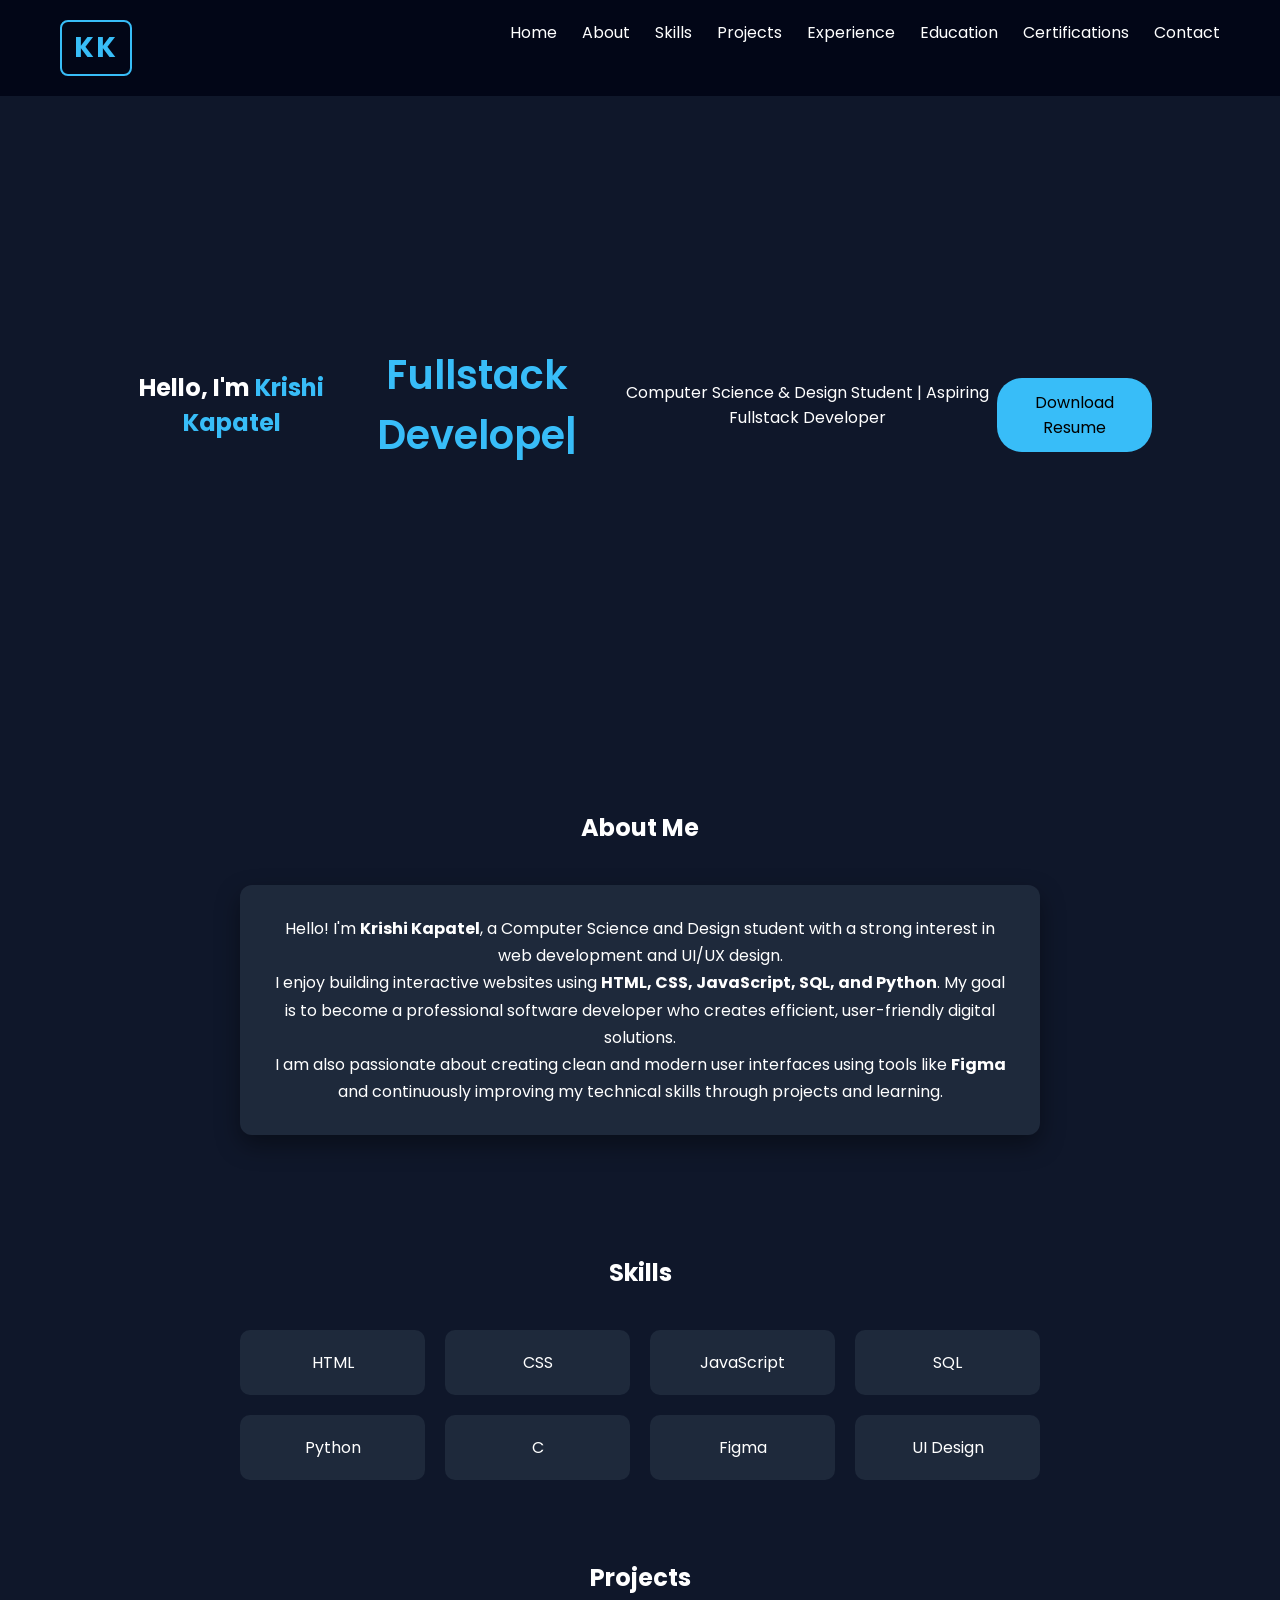
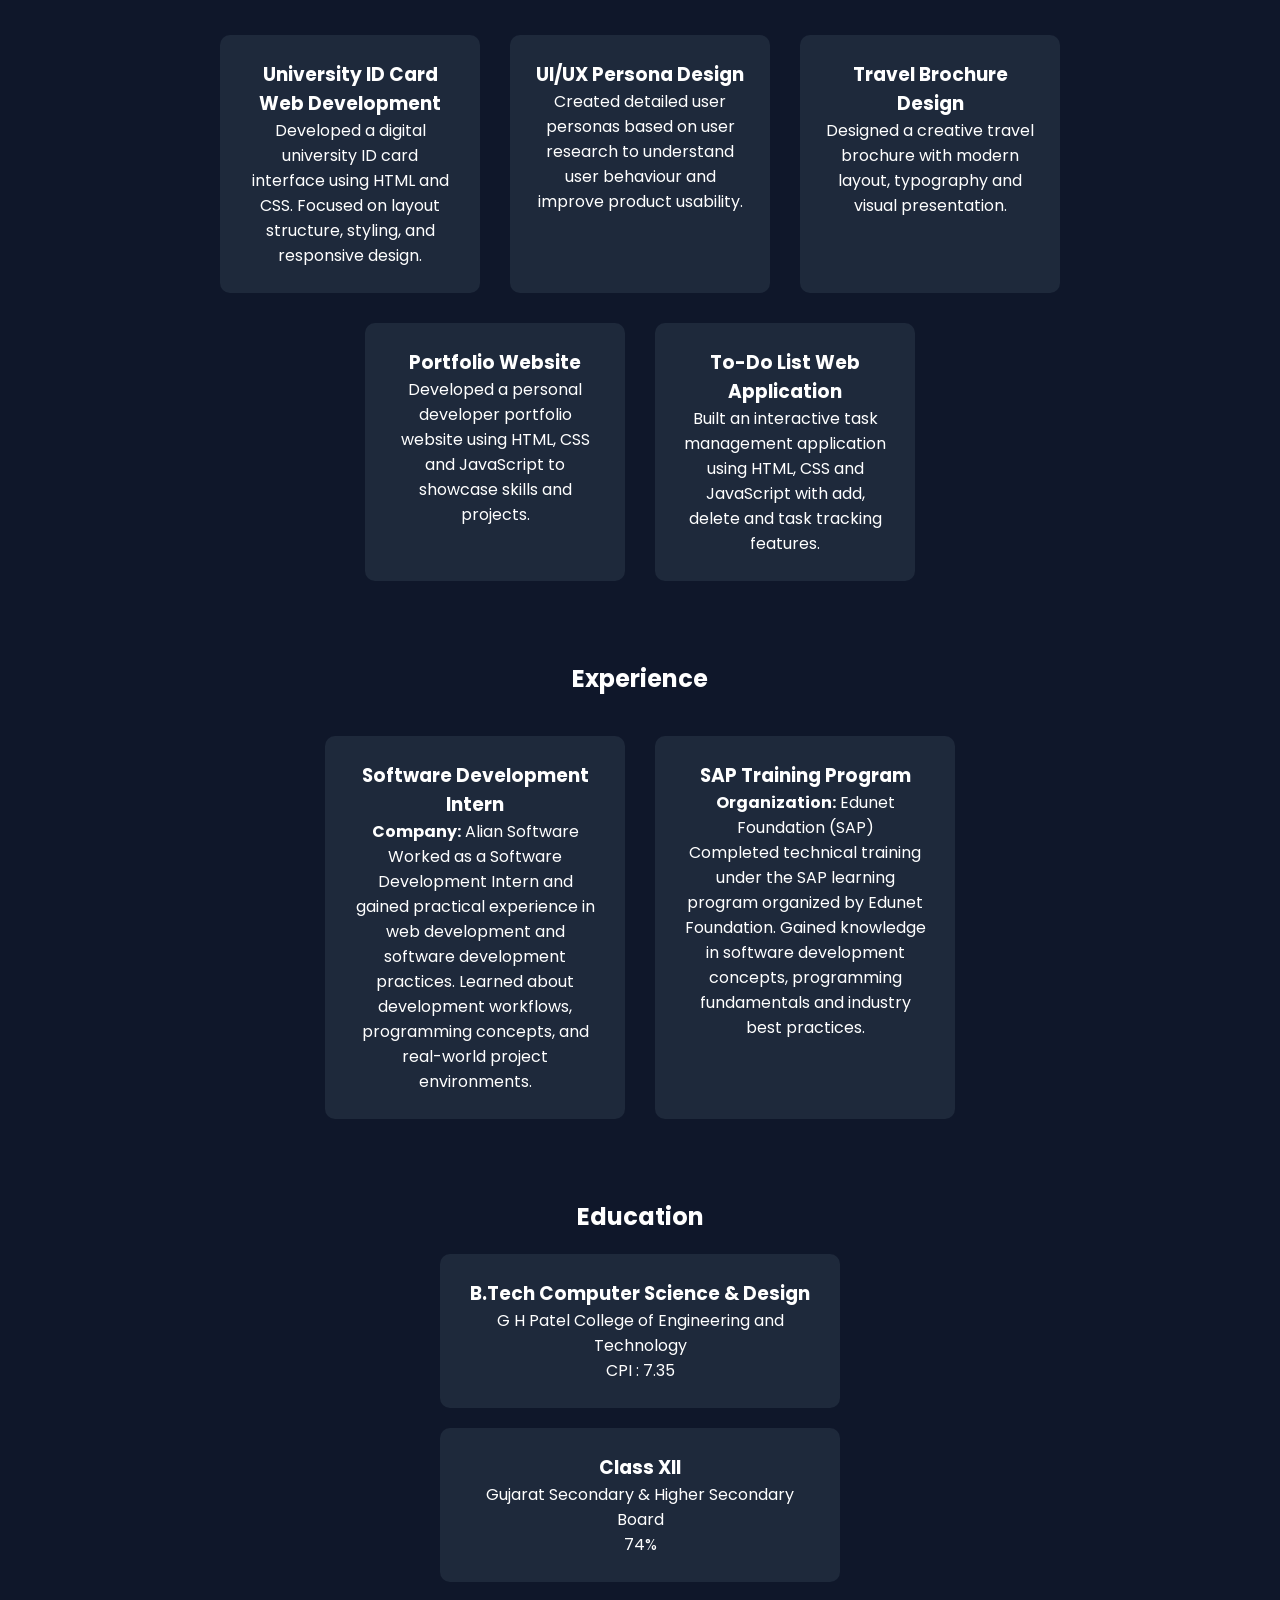
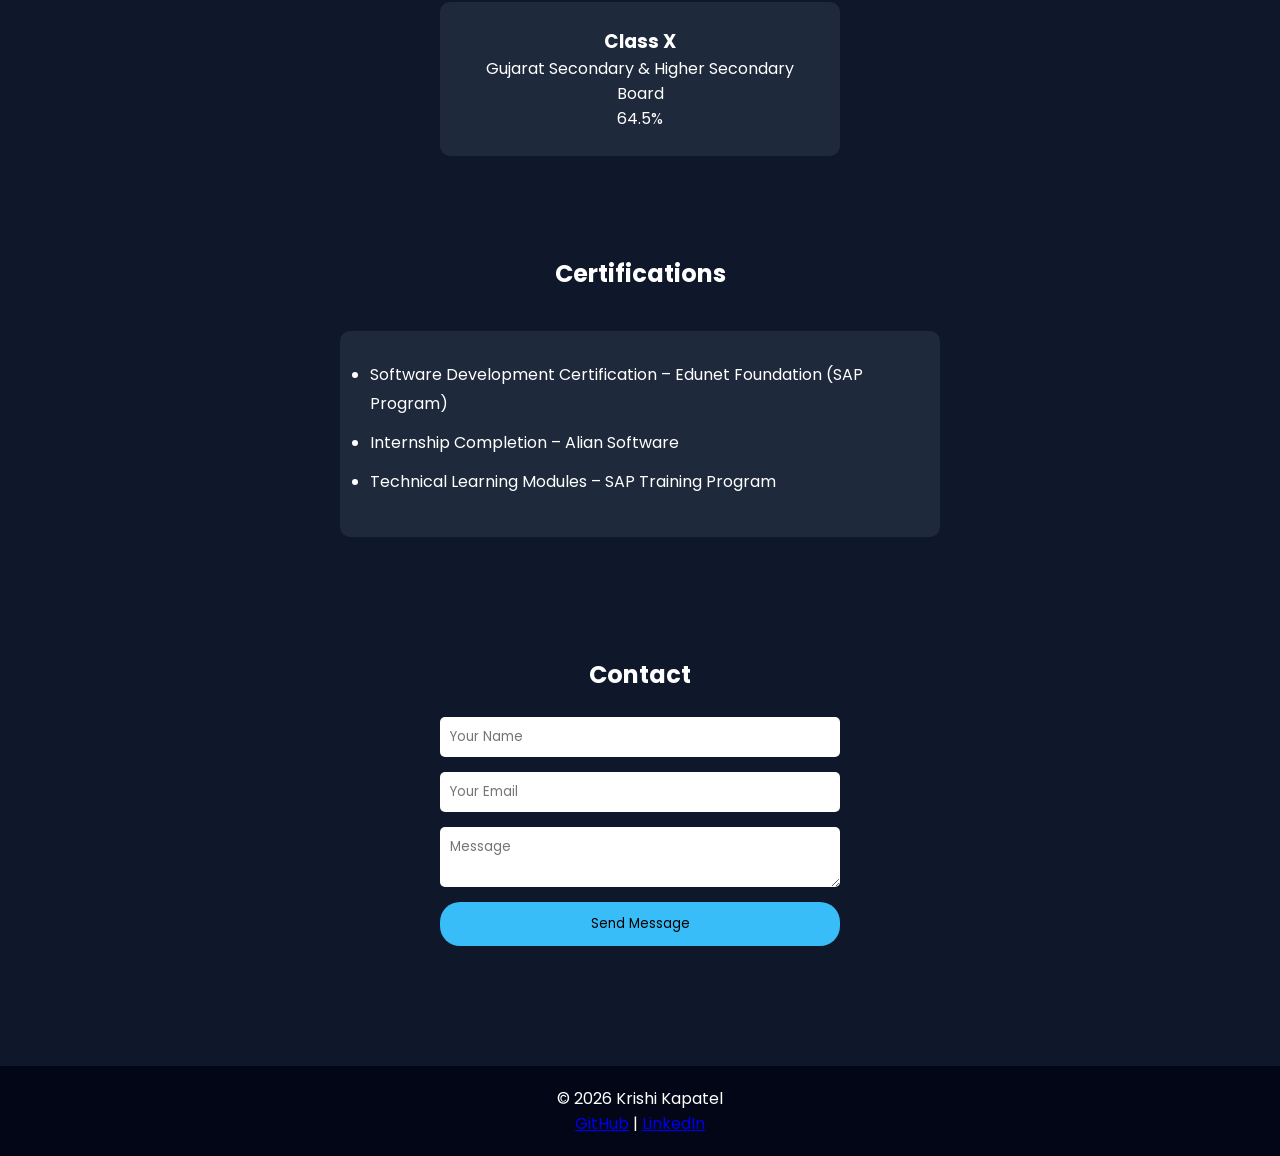
==== commit 81d08887: "Updated portfolio responsive design" ====
--- a/index.html
+++ b/index.html
@@ -19,20 +19,22 @@
 
 <nav class="navbar">
 
-<h2 class="logo">KK</h2>
-
-<ul>
-
-<li><a href="#home">Home</a></li> 
-<li><a href="#about">About</a></li>
-<li><a href="#skills">Skills</a></li>
-<li><a href="#projects">Projects</a></li>
-<li><a href="#experience">Experience</a></li>
-<li><a href="#education">Education</a></li>
-<li><a href="#certifications">Certifications</a></li>
-<li><a href="#contact">Contact</a></li>
-
-</ul>
+    <h2 class="logo">KK</h2>
+
+    <div class="menu-toggle" id="menu-toggle">
+        ☰
+    </div>
+
+    <ul class="nav-links" id="nav-links">
+        <li><a href="#home">Home</a></li>
+        <li><a href="#about">About</a></li>
+        <li><a href="#skills">Skills</a></li>
+        <li><a href="#projects">Projects</a></li>
+        <li><a href="#experience">Experience</a></li>
+        <li><a href="#education">Education</a></li>
+        <li><a href="#certifications">Certifications</a></li>
+        <li><a href="#contact">Contact</a></li>
+    </ul>
 
 </nav>
 
--- a/style.css
+++ b/style.css
@@ -448,4 +448,122 @@
     font-size:14px;
 }
 
+}
+
+/* ==========================
+   Mobile Navigation
+========================== */
+
+.menu-toggle{
+    display:none;
+    font-size:32px;
+    color:#38bdf8;
+    cursor:pointer;
+}
+
+/* Tablet */
+
+@media (max-width:992px){
+
+.skills{
+    grid-template-columns:repeat(2,1fr);
+}
+
+.project-grid{
+    display:grid;
+    grid-template-columns:repeat(2,1fr);
+}
+
+}
+
+/* Mobile */
+
+@media (max-width:768px){
+
+.navbar{
+    padding:15px 20px;
+    flex-wrap:wrap;
+}
+
+.menu-toggle{
+    display:block;
+}
+
+.nav-links{
+    display:none;
+    width:100%;
+    flex-direction:column;
+    text-align:center;
+    background:#020617;
+    margin-top:15px;
+}
+
+.nav-links.active{
+    display:flex;
+}
+
+.nav-links li{
+    margin:15px 0;
+}
+
+.hero{
+    min-height:100vh;
+    padding:120px 20px 40px;
+}
+
+.hero h1{
+    font-size:34px;
+}
+
+.hero h2{
+    font-size:24px;
+}
+
+.hero p{
+    font-size:16px;
+}
+
+.skills{
+    grid-template-columns:1fr;
+}
+
+.project-grid{
+    grid-template-columns:1fr;
+}
+
+.experience-container{
+    flex-direction:column;
+}
+
+.experience-box,
+.project-card,
+.edu-card,
+.about-box,
+.cert-box{
+    width:100%;
+    max-width:100%;
+}
+
+.btn{
+    width:220px;
+}
+
+}
+
+/* Small phones */
+
+@media (max-width:480px){
+
+.hero h1{
+    font-size:28px;
+}
+
+.hero h2{
+    font-size:20px;
+}
+
+.logo{
+    font-size:22px;
+}
+
 }
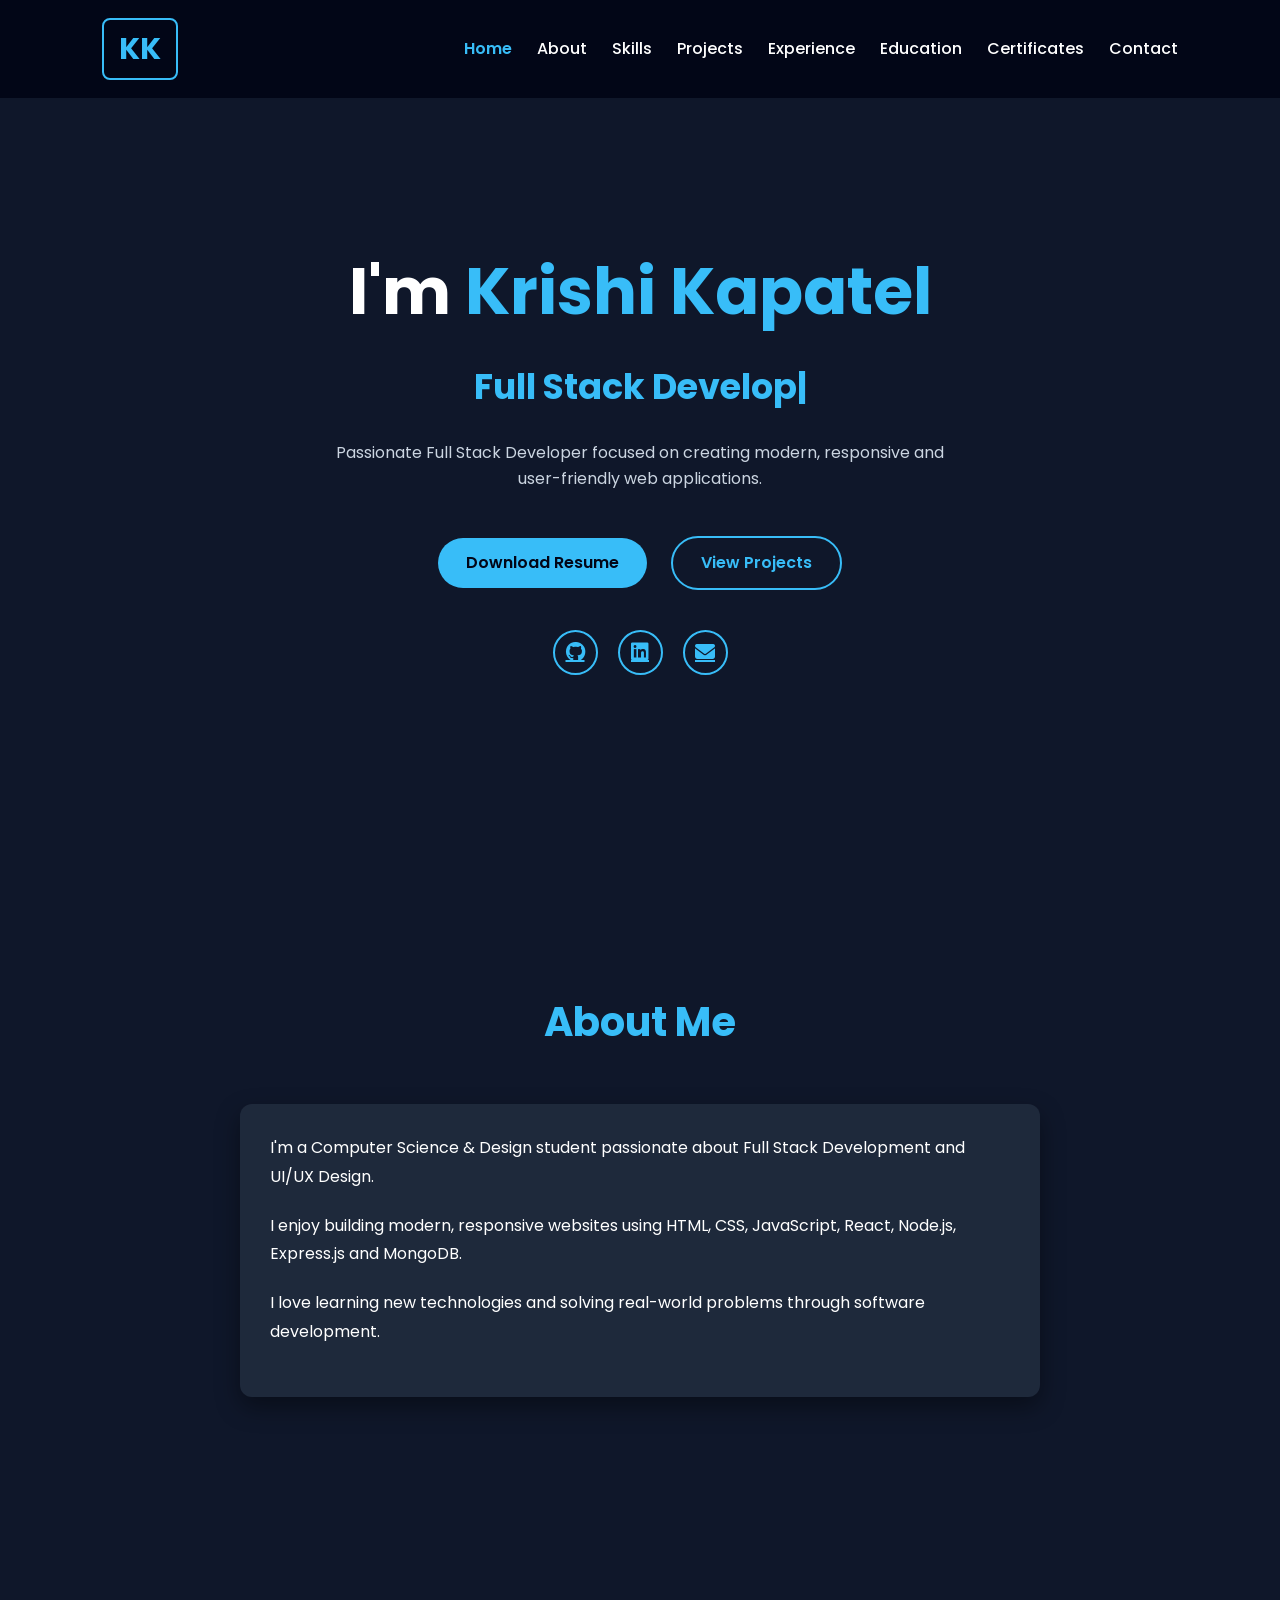
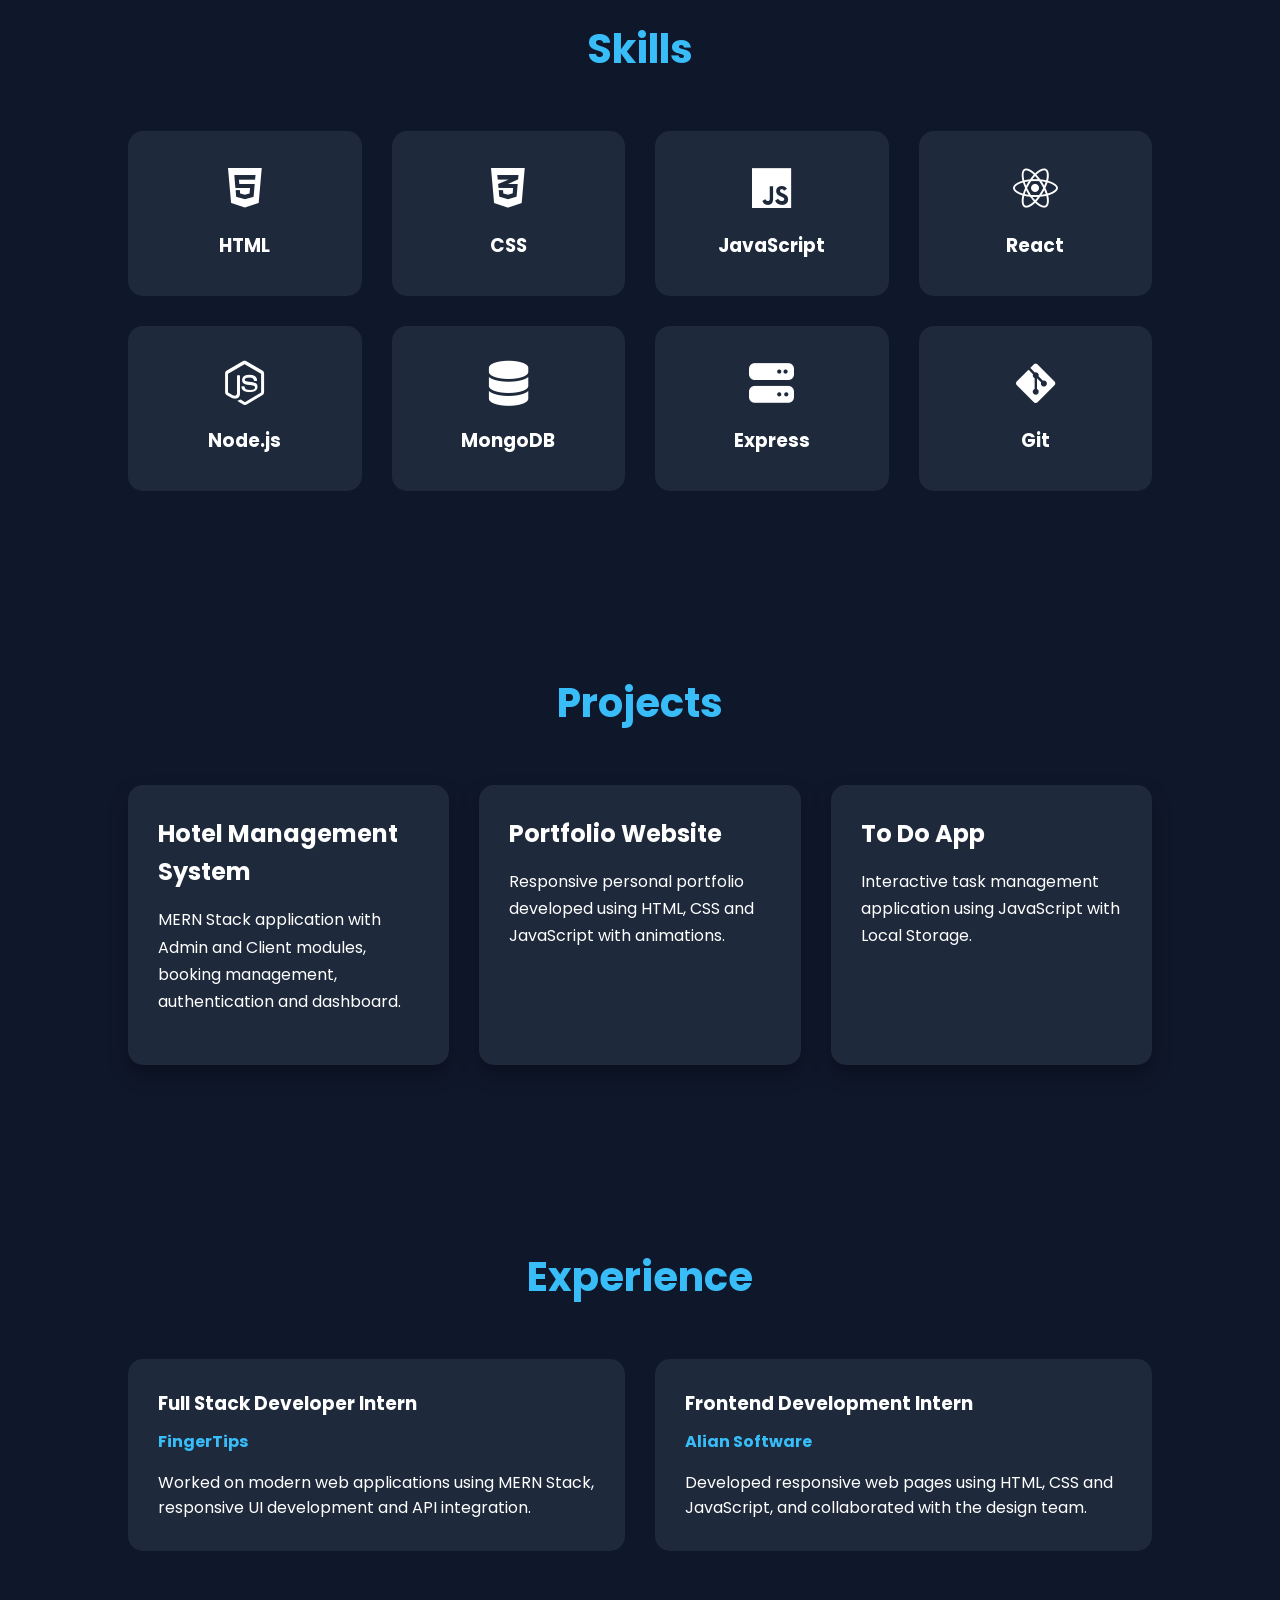
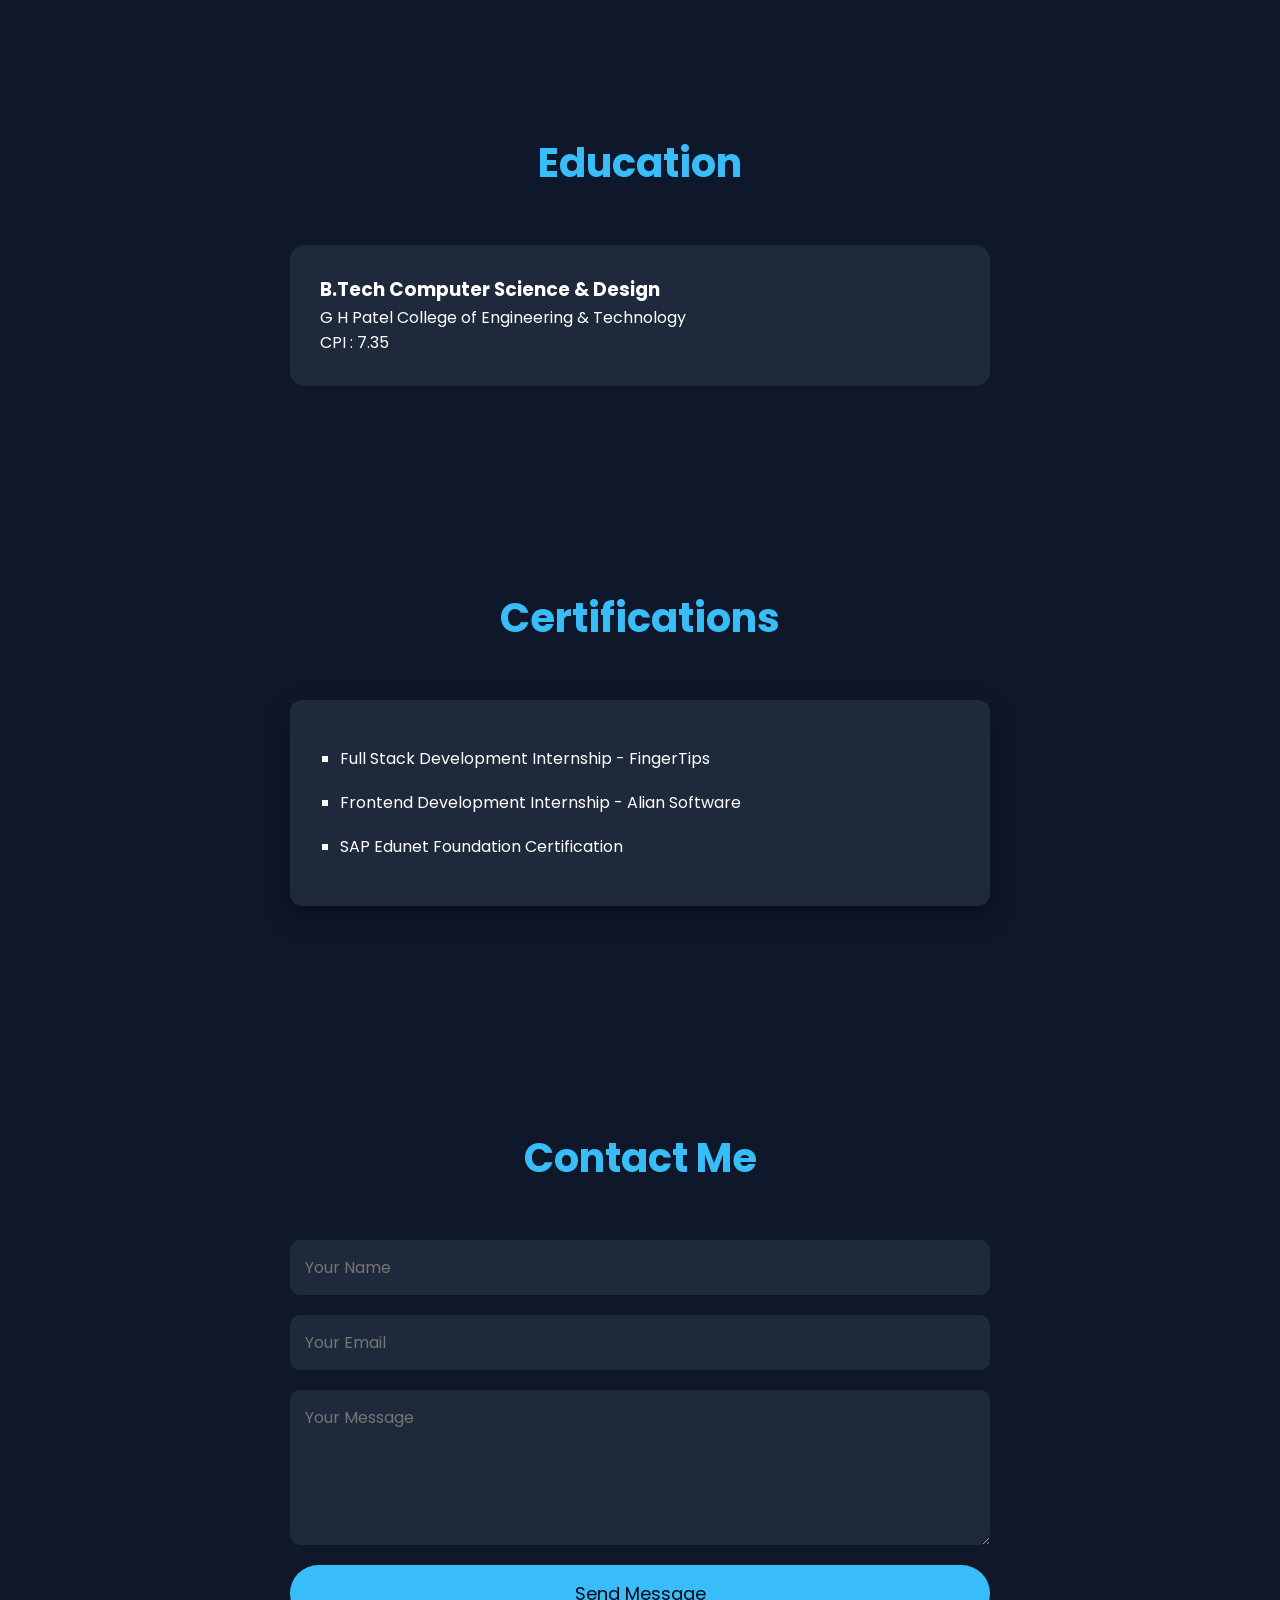
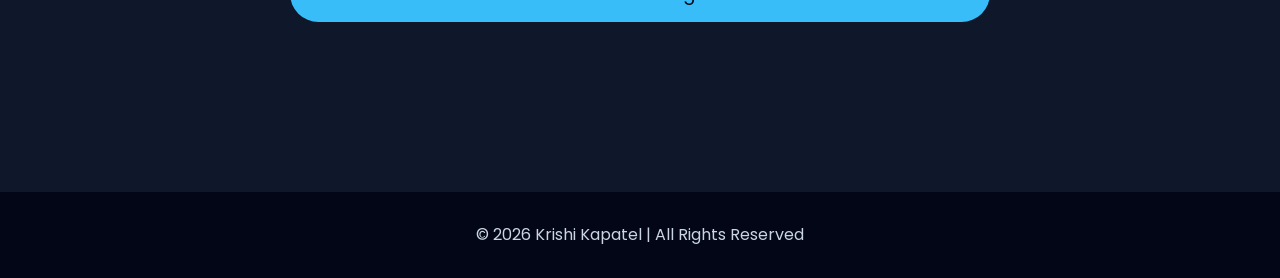
==== commit b1b06965: "Updated portfolio responsive design" ====
--- a/index.html
+++ b/index.html
@@ -2,296 +2,343 @@
 <html lang="en">
 
 <head>
-<meta charset="UTF-8">
-<meta name="viewport" content="width=device-width, initial-scale=1.0">
-
-<title>Krishi Kapatel | Developer Portfolio</title>
-
-<link rel="stylesheet" href="style.css">
-
-<link href="https://fonts.googleapis.com/css2?family=Poppins:wght@300;400;600&display=swap" rel="stylesheet">
-
+    <meta charset="UTF-8">
+    <meta name="viewport" content="width=device-width, initial-scale=1.0">
+    <title>Krishi Kapatel | Portfolio</title>
+
+    <link rel="stylesheet" href="style.css">
+
+    <link href="https://fonts.googleapis.com/css2?family=Poppins:wght@300;400;500;600;700&display=swap" rel="stylesheet">
+
+    <link rel="stylesheet"
+        href="https://cdnjs.cloudflare.com/ajax/libs/font-awesome/6.6.0/css/all.min.css">
 </head>
 
 <body>
 
-<header>
-
-<nav class="navbar">
-
-    <h2 class="logo">KK</h2>
-
-    <div class="menu-toggle" id="menu-toggle">
-        ☰
-    </div>
-
-    <ul class="nav-links" id="nav-links">
-        <li><a href="#home">Home</a></li>
-        <li><a href="#about">About</a></li>
-        <li><a href="#skills">Skills</a></li>
-        <li><a href="#projects">Projects</a></li>
-        <li><a href="#experience">Experience</a></li>
-        <li><a href="#education">Education</a></li>
-        <li><a href="#certifications">Certifications</a></li>
-        <li><a href="#contact">Contact</a></li>
-    </ul>
-
-</nav>
-
-</header>
-
-<section id="home" class="hero">
-
-<h1>Hello, I'm <span>Krishi Kapatel</span></h1>
-
-<h2 class="typing"></h2>
-
-<p>Computer Science & Design Student | Aspiring Fullstack Developer</p>
-
-<a href="#" class="btn">Download Resume</a>
-
-</section>
-
-<section id="about">
-
-<h2>About Me</h2>
-
-<div class="about-box">
-
-<p>
-Hello! I'm <b>Krishi Kapatel</b>, a Computer Science and Design student with a strong
-interest in web development and UI/UX design.
-</p>
-
-<p>
-I enjoy building interactive websites using <b>HTML, CSS, JavaScript, SQL, and Python</b>.
-My goal is to become a professional software developer who creates efficient,
-user-friendly digital solutions.
-</p>
-
-<p>
-I am also passionate about creating clean and modern user interfaces using
-tools like <b>Figma</b> and continuously improving my technical skills through
-projects and learning.
-</p>
-
-</div>
-
-</section>
-
-<section id="skills">
-
-<h2>Skills</h2>
-
-<div class="skills">
-
-<div class="skill">HTML</div>
-<div class="skill">CSS</div>
-<div class="skill">JavaScript</div>
-<div class="skill">SQL</div>
-<div class="skill">Python</div>
-<div class="skill">C</div>
-<div class="skill">Figma</div>
-<div class="skill">UI Design</div>
-
-</div>
-
-</section>
-
-
-<section id="projects">
-
-<h2>Projects</h2>
-
-<div class="project-grid">
-
-<div class="project-card">
-
-<h3>University ID Card Web Development</h3>
-
-<p>
-Developed a digital university ID card interface using HTML and CSS.
-Focused on layout structure, styling, and responsive design.
-</p>
-
-</div>
-
-<div class="project-card">
-
-<h3>UI/UX Persona Design</h3>
-
-<p>
-Created detailed user personas based on user research to understand
-user behaviour and improve product usability.
-</p>
-
-</div>
-
-<div class="project-card">
-
-<h3>Travel Brochure Design</h3>
-
-<p>
-Designed a creative travel brochure with modern layout,
-typography and visual presentation.
-</p>
-
-</div>
-
-<div class="project-card">
-
-<h3>Portfolio Website</h3>
-
-<p>
-Developed a personal developer portfolio website using
-HTML, CSS and JavaScript to showcase skills and projects.
-</p>
-
-</div>
-
-<div class="project-card">
-
-<h3>To-Do List Web Application</h3>
-
-<p>
-Built an interactive task management application using
-HTML, CSS and JavaScript with add, delete and task tracking features.
-</p>
-
-</div>
-
-</div>
-
-</section>
-
-
-<section id="experience">
-
-<h2>Experience</h2>
-
-<div class="experience-container">
-
-<div class="experience-box">
-
-<h3>Software Development Intern</h3>
-
-<p><b>Company:</b> Alian Software</p>
-
-<p>
-Worked as a Software Development Intern and gained practical
-experience in web development and software development practices.
-Learned about development workflows, programming concepts,
-and real-world project environments.
-</p>
-
-</div>
-
-
-<div class="experience-box">
-
-<h3>SAP Training Program</h3>
-
-<p><b>Organization:</b> Edunet Foundation (SAP)</p>
-
-<p>
-Completed technical training under the SAP learning program
-organized by Edunet Foundation. Gained knowledge in software
-development concepts, programming fundamentals and industry
-best practices.
-</p>
-
-</div>
-
-</div>
-
-</section>
-
-<section id="education">
-
-<h2>Education</h2>
-
-<div class="edu-card">
-
-<h3>B.Tech Computer Science & Design</h3>
-<p>G H Patel College of Engineering and Technology</p>
-<p>CPI : 7.35</p>
-
-</div>
-
-<div class="edu-card">
-
-<h3>Class XII</h3>
-<p>Gujarat Secondary & Higher Secondary Board</p>
-<p>74%</p>
-
-</div>
-
-<div class="edu-card">
-
-<h3>Class X</h3>
-<p>Gujarat Secondary & Higher Secondary Board</p>
-<p>64.5%</p>
-
-</div>
-
-</section>
-
-<section id="certifications">
-
-<h2>Certifications</h2>
-
-<div class="cert-box">
-
-<ul>
-
-<li>Software Development Certification – Edunet Foundation (SAP Program)</li>
-
-<li>Internship Completion – Alian Software</li>
-
-<li>Technical Learning Modules – SAP Training Program</li>
-
-</ul>
-
-</div>
-
-</section>
-
-
-<section id="contact">
-
-<h2>Contact</h2>
-
-<br>
-<form>
-
-<input type="text" placeholder="Your Name">
-
-<input type="email" placeholder="Your Email">
-
-<textarea placeholder="Message"></textarea>
-
-<button type="submit">Send Message</button>
-
-</form>
-
-</section>
-
-
-<footer>
-
-<p>© 2026 Krishi Kapatel</p>
-
-<p>
-
-<a href="#">GitHub</a> |
-<a href="#">LinkedIn</a>
-
-</p>
-
-</footer>
-
-
-<script src="script.js"></script>
+    <!--================ Navbar =================-->
+
+    <header>
+
+        <nav class="navbar">
+
+            <div class="logo">
+                KK
+            </div>
+
+            <div class="menu-toggle" id="menu-toggle">
+                <i class="fa-solid fa-bars"></i>
+            </div>
+
+            <ul class="nav-links" id="nav-links">
+
+                <li><a href="#home">Home</a></li>
+
+                <li><a href="#about">About</a></li>
+
+                <li><a href="#skills">Skills</a></li>
+
+                <li><a href="#projects">Projects</a></li>
+
+                <li><a href="#experience">Experience</a></li>
+
+                <li><a href="#education">Education</a></li>
+
+                <li><a href="#certifications">Certificates</a></li>
+
+                <li><a href="#contact">Contact</a></li>
+
+            </ul>
+
+        </nav>
+
+    </header>
+
+    <!--================ Hero =================-->
+
+    <section class="hero" id="home">
+
+        <div class="hero-content">
+
+            <h1>I'm <span>Krishi Kapatel</span></h1>
+
+            <h2 class="typing"></h2>
+
+            <p>
+                Passionate Full Stack Developer focused on creating modern,
+                responsive and user-friendly web applications.
+            </p>
+
+            <div class="hero-buttons">
+
+                <a href="#" class="btn">Download Resume</a>
+
+                <a href="#projects" class="btn btn-outline">View Projects</a>
+
+            </div>
+
+            <div class="social-icons">
+
+                <a href="#"><i class="fab fa-github"></i></a>
+
+                <a href="#"><i class="fab fa-linkedin"></i></a>
+
+                <a href="#"><i class="fas fa-envelope"></i></a>
+
+            </div>
+
+        </div>
+
+    </section>
+
+    <!--================ About =================-->
+
+    <section id="about">
+
+        <h2 class="section-title">About Me</h2>
+
+        <div class="about-box">
+
+            <p>
+
+                I'm a Computer Science & Design student passionate about
+                Full Stack Development and UI/UX Design.
+
+            </p>
+
+            <p>
+
+                I enjoy building modern, responsive websites using HTML,
+                CSS, JavaScript, React, Node.js, Express.js and MongoDB.
+
+            </p>
+
+            <p>
+
+                I love learning new technologies and solving real-world
+                problems through software development.
+
+            </p>
+
+        </div>
+
+    </section>
+
+    <!--================ Skills =================-->
+
+    <section id="skills">
+
+        <h2 class="section-title">Skills</h2>
+
+        <div class="skills">
+
+            <div class="skill">
+                <i class="fab fa-html5"></i>
+                <h3>HTML</h3>
+            </div>
+
+            <div class="skill">
+                <i class="fab fa-css3-alt"></i>
+                <h3>CSS</h3>
+            </div>
+
+            <div class="skill">
+                <i class="fab fa-js"></i>
+                <h3>JavaScript</h3>
+            </div>
+
+            <div class="skill">
+                <i class="fab fa-react"></i>
+                <h3>React</h3>
+            </div>
+
+            <div class="skill">
+                <i class="fab fa-node-js"></i>
+                <h3>Node.js</h3>
+            </div>
+
+            <div class="skill">
+                <i class="fas fa-database"></i>
+                <h3>MongoDB</h3>
+            </div>
+
+            <div class="skill">
+                <i class="fas fa-server"></i>
+                <h3>Express</h3>
+            </div>
+
+            <div class="skill">
+                <i class="fab fa-git-alt"></i>
+                <h3>Git</h3>
+            </div>
+
+        </div>
+
+    </section>
+
+    <!--================ Projects =================-->
+
+    <section id="projects">
+
+        <h2 class="section-title">Projects</h2>
+
+        <div class="project-grid">
+
+            <div class="project-card">
+
+                <h3>Hotel Management System</h3>
+
+                <p>
+
+                    MERN Stack application with Admin and Client modules,
+                    booking management, authentication and dashboard.
+
+                </p>
+
+            </div>
+
+            <div class="project-card">
+
+                <h3>Portfolio Website</h3>
+
+                <p>
+
+                    Responsive personal portfolio developed using HTML,
+                    CSS and JavaScript with animations.
+
+                </p>
+
+            </div>
+
+            <div class="project-card">
+
+                <h3>To Do App</h3>
+
+                <p>
+
+                    Interactive task management application using JavaScript
+                    with Local Storage.
+
+                </p>
+
+            </div>
+
+        </div>
+
+    </section>
+
+    <!--================ Experience =================-->
+
+    <section id="experience">
+
+        <h2 class="section-title">Experience</h2>
+
+        <div class="experience-container">
+
+            <div class="experience-box">
+
+                <h3>Full Stack Developer Intern</h3>
+
+                <h4>FingerTips</h4>
+
+                <p>
+
+                    Worked on modern web applications using MERN Stack,
+                    responsive UI development and API integration.
+
+                </p>
+
+            </div>
+
+            <div class="experience-box">
+
+                <h3>Frontend Development Intern</h3>
+
+                <h4>Alian Software</h4>
+
+                <p>
+
+                    Developed responsive web pages using HTML, CSS and
+                    JavaScript, and collaborated with the design team.
+
+                </p>
+
+            </div>
+
+        </div>
+
+    </section>
+
+    <!--================ Education =================-->
+
+    <section id="education">
+
+        <h2 class="section-title">Education</h2>
+
+        <div class="edu-card">
+
+            <h3>B.Tech Computer Science & Design</h3>
+
+            <p>G H Patel College of Engineering & Technology</p>
+
+            <p>CPI : 7.35</p>
+
+        </div>
+
+    </section>
+
+    <!--================ Certificates =================-->
+
+    <section id="certifications">
+
+        <h2 class="section-title">Certifications</h2>
+
+        <div class="cert-box">
+
+            <ul>
+
+                <li>Full Stack Development Internship - FingerTips</li>
+
+                <li>Frontend Development Internship - Alian Software</li>
+
+                <li>SAP Edunet Foundation Certification</li>
+
+            </ul>
+
+        </div>
+
+    </section>
+
+    <!--================ Contact =================-->
+
+    <section id="contact">
+
+        <h2 class="section-title">Contact Me</h2>
+
+        <form>
+
+            <input type="text" placeholder="Your Name">
+
+            <input type="email" placeholder="Your Email">
+
+            <textarea rows="5" placeholder="Your Message"></textarea>
+
+            <button type="submit">Send Message</button>
+
+        </form>
+
+    </section>
+
+    <!--================ Footer =================-->
+
+    <footer>
+
+        <p>© 2026 Krishi Kapatel | All Rights Reserved</p>
+
+    </footer>
+
+    <script src="script.js"></script>
 
 </body>
+
 </html>
--- a/style.css
+++ b/style.css
@@ -1,331 +1,123 @@
+/* =========================
+   Google Font
+========================= */
+
 *{
-margin:0;
-padding:0;
-box-sizing:border-box;
-font-family:Poppins;
+    margin:0;
+    padding:0;
+    box-sizing:border-box;
+    font-family:'Poppins',sans-serif;
+}
+
+html{
+    scroll-behavior:smooth;
 }
 
 body{
-background:#0f172a;
-color:white;
-padding-top:80px;
-}
-
-html{
-scroll-behavior:smooth;
-scroll-padding-top:80px;
-}
-section{
-padding:120px 10% 80px;/* top - right/left - bottom  Increased top padding to 120px to account for fixed navbar  */
-margin-top:-80px;
-}
+    background:#0f172a;
+    color:#fff;
+    line-height:1.6;
+}
+
+/* =========================
+   Navbar
+========================= */
 
 .navbar{
-display:flex;
-justify-content:space-between;/* Space between logo and navigation links */
-padding:20px 60px;
-background:#020617;
-position:fixed;
-top:0;
-left:0;
-width:100%;
-z-index:1000;
+    position:fixed;
+    top:0;
+    left:0;
+    width:100%;
+    background:#020617;
+    display:flex;
+    justify-content:space-between;
+    align-items:center;
+    padding:18px 8%;
+    z-index:1000;
+    box-shadow:0 5px 20px rgba(0,0,0,.3);
 }
 
 .logo{
-color:#38bdf8;
-}
-
-.navbar ul{
-display:flex;
-list-style:none;
-}
-
-.navbar ul li{
-margin-left:25px;
-}
-
-.navbar a{
-text-decoration:none;
-color:white;
-}
+    font-size:30px;
+    font-weight:700;
+    color:#38bdf8;
+    border:2px solid #38bdf8;
+    padding:5px 15px;
+    border-radius:8px;
+    transition:.3s;
+}
+
+.logo:hover{
+    background:#38bdf8;
+    color:#020617;
+}
+
+.nav-links{
+    display:flex;
+    list-style:none;
+}
+
+.nav-links li{
+    margin-left:25px;
+}
+
+.nav-links a{
+    text-decoration:none;
+    color:#fff;
+    font-weight:500;
+    transition:.3s;
+}
+
+.nav-links a:hover{
+    color:#38bdf8;
+}
+
+.menu-toggle{
+    display:none;
+    font-size:30px;
+    color:#38bdf8;
+    cursor:pointer;
+}
+
+/* =========================
+   Hero
+========================= */
 
 .hero{
-height:90vh;
-display:flex;
-justify-content:center;
-align-items:center;
-text-align:center;
-}
-
-.hero span{
-color:#38bdf8;
-}
-
-.btn{
-display:inline-block;
-margin-top:20px;
-padding:12px 25px;
-background:#38bdf8;
-color:black;
-border-radius:25px;
-text-decoration:none;
-}
-
-section{
-padding:80px 10%;
-text-align:center;
-}
-
-.skill-grid{
-display:grid;
-grid-template-columns:repeat(auto-fit,minmax(150px,1fr));/* Responsive grid layout that adjusts the number of columns based on available space, with a minimum column width of 150px and a maximum of 1fr (fraction of available space) */
-gap:20px;
-margin-top:40px;
-}
-
-.skill{
-background:#1e293b;
-padding:25px;
-border-radius:10px;
-transition:0.3s;
-}
-
-.skill:hover{
-background:#38bdf8;
-color:black;
-transform:scale(1.1);
-}
-
-.project-grid{
-display:flex;
-gap:30px;
-flex-wrap:wrap;
-justify-content:center;
-margin-top:40px;
-}
-
-.project-card{
-width:260px;
-padding:25px;
-background:#1e293b;
-border-radius:10px;
-transition:0.3s;
-}
-
-.project-card:hover{
-background:#38bdf8;
-color:black;
-transform:translateY(-10px);
-}
-
-.edu-card{
-background:#1e293b;
-padding:25px;
-margin:20px auto;
-max-width:400px;
-border-radius:10px;
-transition:0.3s;
-}
-
-.edu-card:hover{
-background:#38bdf8;
-color:black;
-transform:translateY(-10px) scale(1.03);/* Slightly increase size on hover for a more dynamic effect */
-box-shadow:0 10px 25px rgba(0,0,0,0.4);
-}
-
-form{
-display:flex;
-flex-direction:column;
-gap:15px;
-max-width:400px;
-margin:auto;
-}
-
-input,textarea{
-padding:10px;
-border:none;
-border-radius:5px;
-}
-
-button{
-padding:12px;
-background:#38bdf8;
-border:none;
-border-radius:20px;
-cursor:pointer;
-}
-
-footer{
-text-align:center;
-padding:20px;
-background:#020617;
-margin-top:40px;
-}
-
-.skills{
-display:grid;
-grid-template-columns:repeat(4,1fr); /*  fr means fraction of available spaces   4 equal columns for skills section */
-gap:20px;
-margin-top:40px;
-max-width:800px;
-margin-left:auto;
-margin-right:auto;
-}
-
-.skill{
-background:#1e293b;
-padding:20px;
-border-radius:10px;
-text-align:center;
-transition:0.3s;
-}
-
-.skill:hover{
-background:#38bdf8;
-color:black;
-transform:scale(1.05);
-}
-
-.project-grid{
-display:flex;
-flex-wrap:wrap;
-gap:30px;
-justify-content:center;
-margin-top:40px;
-}
-
-.project-card{
-width:260px;
-padding:25px;
-background:#1e293b;
-border-radius:10px;
-transition:0.3s;
-}
-
-.project-card:hover{
-background:#38bdf8;
-color:black;
-transform:translateY(-10px);
-}
-
-.exp-card{
-background:#1e293b;
-padding:25px;
-border-radius:10px;
-max-width:500px;
-margin:auto;
-}
-
-.about-box{
-max-width:800px;
-margin:40px auto;
-padding:30px;
-
-background:#1e293b;
-
-border-radius:12px;
-
-line-height:1.7;
-
-box-shadow:0 10px 25px rgba(0,0,0,0.4);
-
-transition:0.3s;
-}
-
-.about-box:hover{
-transform:translateY(-5px);
-background:#38bdf8;
-color:black;
-}
-
-.logo{
-font-size:28px;
-font-weight:700;
-
-color:#38bdf8;
-
-background:#020617;
-
-border:2px solid #38bdf8;
-
-padding:5px 12px;
-
-border-radius:8px;
-
-letter-spacing:2px;
-
-transition:0.3s;
-
-cursor:pointer;
-}
-
-.logo:hover{
-background:#38bdf8;
-color:#020617;
-transform:scale(1.1);
-}
-
-.cert-box{
-max-width:600px;
-margin:40px auto;
-background:#1e293b;
-padding:30px;
-border-radius:10px;
-line-height:1.8;
-transition:0.3s;
-}
-
-.cert-box ul{
-text-align:left;
-}
-
-.cert-box li{
-margin-bottom:10px;
-}
-
-.cert-box:hover{
-background:#38bdf8;
-color:black;
-transform:translateY(-10px) scale(1.02);
-box-shadow:0 10px 25px rgba(0,0,0,0.4);
-}
-
-
-.experience-container{
-display:flex;
-flex-wrap:wrap;
-gap:30px;
-justify-content:center;
-margin-top:40px;
-}
-
-.experience-box{
-width:300px;
-background:#1e293b;
-padding:25px;
-border-radius:10px;
-transition:0.3s;
-}
-
-.experience-box:hover{
-background:#38bdf8;
-color:black;
-transform:translateY(-10px);
+    min-height:100vh;
+    display:flex;
+    justify-content:center;
+    align-items:center;
+    text-align:center;
+    padding:120px 20px;
+}
+
+.hero-content{
+    max-width:800px;
+}
+
+.hero h3{
+    font-size:24px;
+    color:#38bdf8;
+}
+
+.hero h1{
+    font-size:65px;
+    margin:15px 0;
+}
+
+.hero h1 span{
+    color:#38bdf8;
 }
 
 .typing{
-    color:#38bdf8;
-    font-size:clamp(1.5rem,4vw,2.5rem);
-    font-weight:600;
+    font-size:35px;
+    color:#38bdf8;
     min-height:50px;
-    display:inline-block;
 }
 
 .typing::after{
     content:"|";
-    color:#38bdf8;
     animation:blink .8s infinite;
 }
 
@@ -335,153 +127,346 @@
     }
 }
 
-@media (max-width:992px){
-
-.navbar{
-    padding:20px 30px;
-}
-
-.navbar ul li{
-    margin-left:15px;
-}
+.hero p{
+    margin:25px auto;
+    max-width:650px;
+    color:#cbd5e1;
+}
+
+.hero-buttons{
+    margin-top:35px;
+}
+
+.btn{
+    display:inline-block;
+    padding:12px 28px;
+    background:#38bdf8;
+    color:#020617;
+    text-decoration:none;
+    border-radius:30px;
+    margin:10px;
+    font-weight:600;
+    transition:.3s;
+}
+
+.btn:hover{
+    transform:translateY(-5px);
+}
+
+.btn-outline{
+    background:transparent;
+    color:#38bdf8;
+    border:2px solid #38bdf8;
+}
+
+.btn-outline:hover{
+    background:#38bdf8;
+    color:#020617;
+}
+
+/* =========================
+   Social Icons
+========================= */
+
+.social-icons{
+    margin-top:30px;
+}
+
+.social-icons a{
+    width:45px;
+    height:45px;
+    display:inline-flex;
+    justify-content:center;
+    align-items:center;
+    border:2px solid #38bdf8;
+    color:#38bdf8;
+    border-radius:50%;
+    margin:0 8px;
+    font-size:20px;
+    transition:.3s;
+}
+
+.social-icons a:hover{
+    background:#38bdf8;
+    color:#020617;
+}
+
+/* =========================
+   Sections
+========================= */
+
+section{
+    padding:90px 10%;
+}
+
+.section-title{
+    text-align:center;
+    font-size:40px;
+    margin-bottom:50px;
+    color:#38bdf8;
+}
+
+/* =========================
+   About
+========================= */
+
+.about-box{
+    max-width:800px;
+    margin:40px auto;
+    padding:30px;
+    background:#1e293b;
+    border-radius:12px;
+    line-height:1.8;
+    box-shadow:0 10px 25px rgba(0,0,0,0.4);
+    transition:all .3s ease;
+}
+
+.about-box:hover{
+    transform:translateY(-8px);
+    box-shadow:0 20px 40px rgba(56,189,248,.25);
+    border:2px solid #38bdf8;
+}
+
+.about-box p{
+    margin-bottom:20px;
+}
+
+/* =========================
+   Skills
+========================= */
 
 .skills{
-    grid-template-columns:repeat(2,1fr);
-}
+    display:grid;
+    grid-template-columns:repeat(auto-fit,minmax(220px,1fr));
+    gap:30px;
+    max-width:1200px;
+    margin:50px auto 0;
+}
+
+.skill{
+    background:#1e293b;
+    border-radius:15px;
+    padding:35px;
+    text-align:center;
+    transition:.3s;
+}
+
+.skill:hover{
+    transform:translateY(-10px);
+    background:#38bdf8;
+    color:#020617;
+}
+
+.skill i{
+    font-size:45px;
+    margin-bottom:20px;
+}
+
+/* =========================
+   Projects
+========================= */
 
 .project-grid{
     display:grid;
-    grid-template-columns:repeat(2,1fr);
-}
+    grid-template-columns:repeat(auto-fit,minmax(300px,1fr));
+    gap:30px;
+}
+
+.project-card{
+    background:#1e293b;
+    padding:30px;
+    border-radius:15px;
+    transition:.3s;
+    box-shadow:0 10px 20px rgba(0,0,0,.3);
+}
+
+.project-card:hover{
+    transform:translateY(-10px);
+    background:#38bdf8;
+    color:#020617;
+}
+
+.project-card h3{
+    margin-bottom:15px;
+    font-size:24px;
+}
+
+.project-card p{
+    margin-bottom:20px;
+    line-height:1.7;
+}
+
+.project-card .btn{
+    margin-top:10px;
+}
+
+/* =========================
+   Experience
+========================= */
+
+.experience-container{
+    display:grid;
+    grid-template-columns:repeat(auto-fit,minmax(320px,1fr));
+    gap:30px;
+}
+
+.experience-box{
+    background:#1e293b;
+    padding:30px;
+    border-radius:15px;
+    transition:.3s;
+}
+
+.experience-box:hover{
+    transform:translateY(-10px);
+    background:#38bdf8;
+    color:#020617;
+}
+
+.experience-box h3{
+    margin-bottom:10px;
+}
+
+.experience-box h4{
+    margin-bottom:15px;
+    color:#38bdf8;
+}
+
+.experience-box:hover h4{
+    color:#020617;
+}
+
+/* =========================
+   Education
+========================= */
+
+.edu-card{
+    max-width:700px;
+    margin:20px auto;
+    background:#1e293b;
+    padding:30px;
+    border-radius:15px;
+    transition:.3s;
+}
+
+.edu-card:hover{
+    transform:translateY(-8px);
+    background:#38bdf8;
+    color:#020617;
+}
+
+/* =========================
+   Certifications
+========================= */
+
+.cert-box{
+    max-width:700px;
+    margin:40px auto;
+    background:#1e293b;
+    padding:30px;
+    border-radius:12px;
+    line-height:1.8;
+    transition:all .3s ease;
+    box-shadow:0 10px 25px rgba(0,0,0,.4);
+}
+
+.cert-box:hover{
+    transform:translateY(-8px);
+    box-shadow:0 20px 40px rgba(56,189,248,.25);
+    border:2px solid #38bdf8;
+}
+
+.cert-box ul{
+    list-style:square;
+    padding-left:20px;
+}
+
+.cert-box li{
+    margin:15px 0;
+}
+
+/* =========================
+   Contact
+========================= */
+
+form{
+    max-width:700px;
+    margin:auto;
+    display:flex;
+    flex-direction:column;
+    gap:20px;
+}
+
+input,
+textarea{
+    padding:15px;
+    border:none;
+    border-radius:10px;
+    background:#1e293b;
+    color:#fff;
+    font-size:16px;
+}
+
+input:focus,
+textarea:focus{
+    outline:none;
+    border:2px solid #38bdf8;
+}
+
+button{
+    padding:15px;
+    background:#38bdf8;
+    color:#020617;
+    border:none;
+    border-radius:30px;
+    font-size:18px;
+    cursor:pointer;
+    transition:.3s;
+}
+
+button:hover{
+    transform:translateY(-5px);
+}
+
+/* =========================
+   Footer
+========================= */
+
+footer{
+    background:#020617;
+    text-align:center;
+    padding:30px;
+    margin-top:80px;
+}
+
+footer p{
+    color:#cbd5e1;
+}
+
+/* =========================
+   Responsive
+========================= */
+
+@media(max-width:992px){
 
 .hero h1{
-    font-size:45px;
-}
-
-}
-
-@media (max-width:768px){
-
-body{
-    padding-top:120px;
-}
+    font-size:50px;
+}
+
+.typing{
+    font-size:28px;
+}
+
+.nav-links li{
+    margin-left:18px;
+}
+
+}
+
+@media(max-width:768px){
 
 .navbar{
-    flex-direction:column;
-    align-items:center;
-    padding:20px;
-}
-
-.navbar ul{
-    flex-wrap:wrap;
-    justify-content:center;
-    gap:10px;
-    margin-top:15px;
-}
-
-.navbar ul li{
-    margin:0;
-}
-
-.hero{
-    height:auto;
-    padding:100px 20px;
-}
-
-.hero h1{
-    font-size:32px;
-}
-
-.hero p{
-    font-size:16px;
-}
-
-.skills{
-    grid-template-columns:1fr;
-}
-
-.project-grid{
-    display:grid;
-    grid-template-columns:1fr;
-}
-
-.experience-container{
-    flex-direction:column;
-    align-items:center;
-}
-
-.experience-box,
-.edu-card,
-.project-card,
-.about-box,
-.cert-box{
-    width:100%;
-    max-width:100%;
-}
-
-section{
-    padding:70px 20px;
-}
-
-form{
-    width:100%;
-}
-
-}
-
-@media (max-width:480px){
-
-.logo{
-    font-size:22px;
-}
-
-.hero h1{
-    font-size:28px;
-}
-
-.hero h2{
-    font-size:22px;
-}
-
-.btn{
-    padding:10px 20px;
-    font-size:14px;
-}
-
-}
-
-/* ==========================
-   Mobile Navigation
-========================== */
-
-.menu-toggle{
-    display:none;
-    font-size:32px;
-    color:#38bdf8;
-    cursor:pointer;
-}
-
-/* Tablet */
-
-@media (max-width:992px){
-
-.skills{
-    grid-template-columns:repeat(2,1fr);
-}
-
-.project-grid{
-    display:grid;
-    grid-template-columns:repeat(2,1fr);
-}
-
-}
-
-/* Mobile */
-
-@media (max-width:768px){
-
-.navbar{
-    padding:15px 20px;
+    padding:18px 25px;
     flex-wrap:wrap;
 }
 
@@ -493,9 +478,8 @@
     display:none;
     width:100%;
     flex-direction:column;
-    text-align:center;
     background:#020617;
-    margin-top:15px;
+    margin-top:20px;
 }
 
 .nav-links.active{
@@ -504,23 +488,23 @@
 
 .nav-links li{
     margin:15px 0;
+    text-align:center;
 }
 
 .hero{
-    min-height:100vh;
-    padding:120px 20px 40px;
+    padding:130px 20px 80px;
 }
 
 .hero h1{
-    font-size:34px;
-}
-
-.hero h2{
+    font-size:40px;
+}
+
+.typing{
     font-size:24px;
 }
 
 .hero p{
-    font-size:16px;
+    font-size:15px;
 }
 
 .skills{
@@ -532,38 +516,58 @@
 }
 
 .experience-container{
-    flex-direction:column;
-}
-
-.experience-box,
-.project-card,
+    grid-template-columns:1fr;
+}
+
+.section-title{
+    font-size:32px;
+}
+
+.about-box,
 .edu-card,
-.about-box,
 .cert-box{
-    width:100%;
-    max-width:100%;
+    padding:25px;
+}
+
+}
+
+@media(max-width:480px){
+
+.hero h1{
+    font-size:32px;
+}
+
+.typing{
+    font-size:20px;
+}
+
+.hero p{
+    font-size:14px;
+}
+
+.logo{
+    font-size:24px;
 }
 
 .btn{
+    display:block;
+    margin:12px auto;
     width:220px;
 }
 
-}
-
-/* Small phones */
-
-@media (max-width:480px){
-
-.hero h1{
+.social-icons a{
+    width:40px;
+    height:40px;
+    font-size:18px;
+}
+
+.section-title{
     font-size:28px;
 }
 
-.hero h2{
-    font-size:20px;
-}
-
-.logo{
-    font-size:22px;
-}
-
+}
+
+.nav-links a.active{
+    color:#38bdf8;
+    font-weight:600;
 }
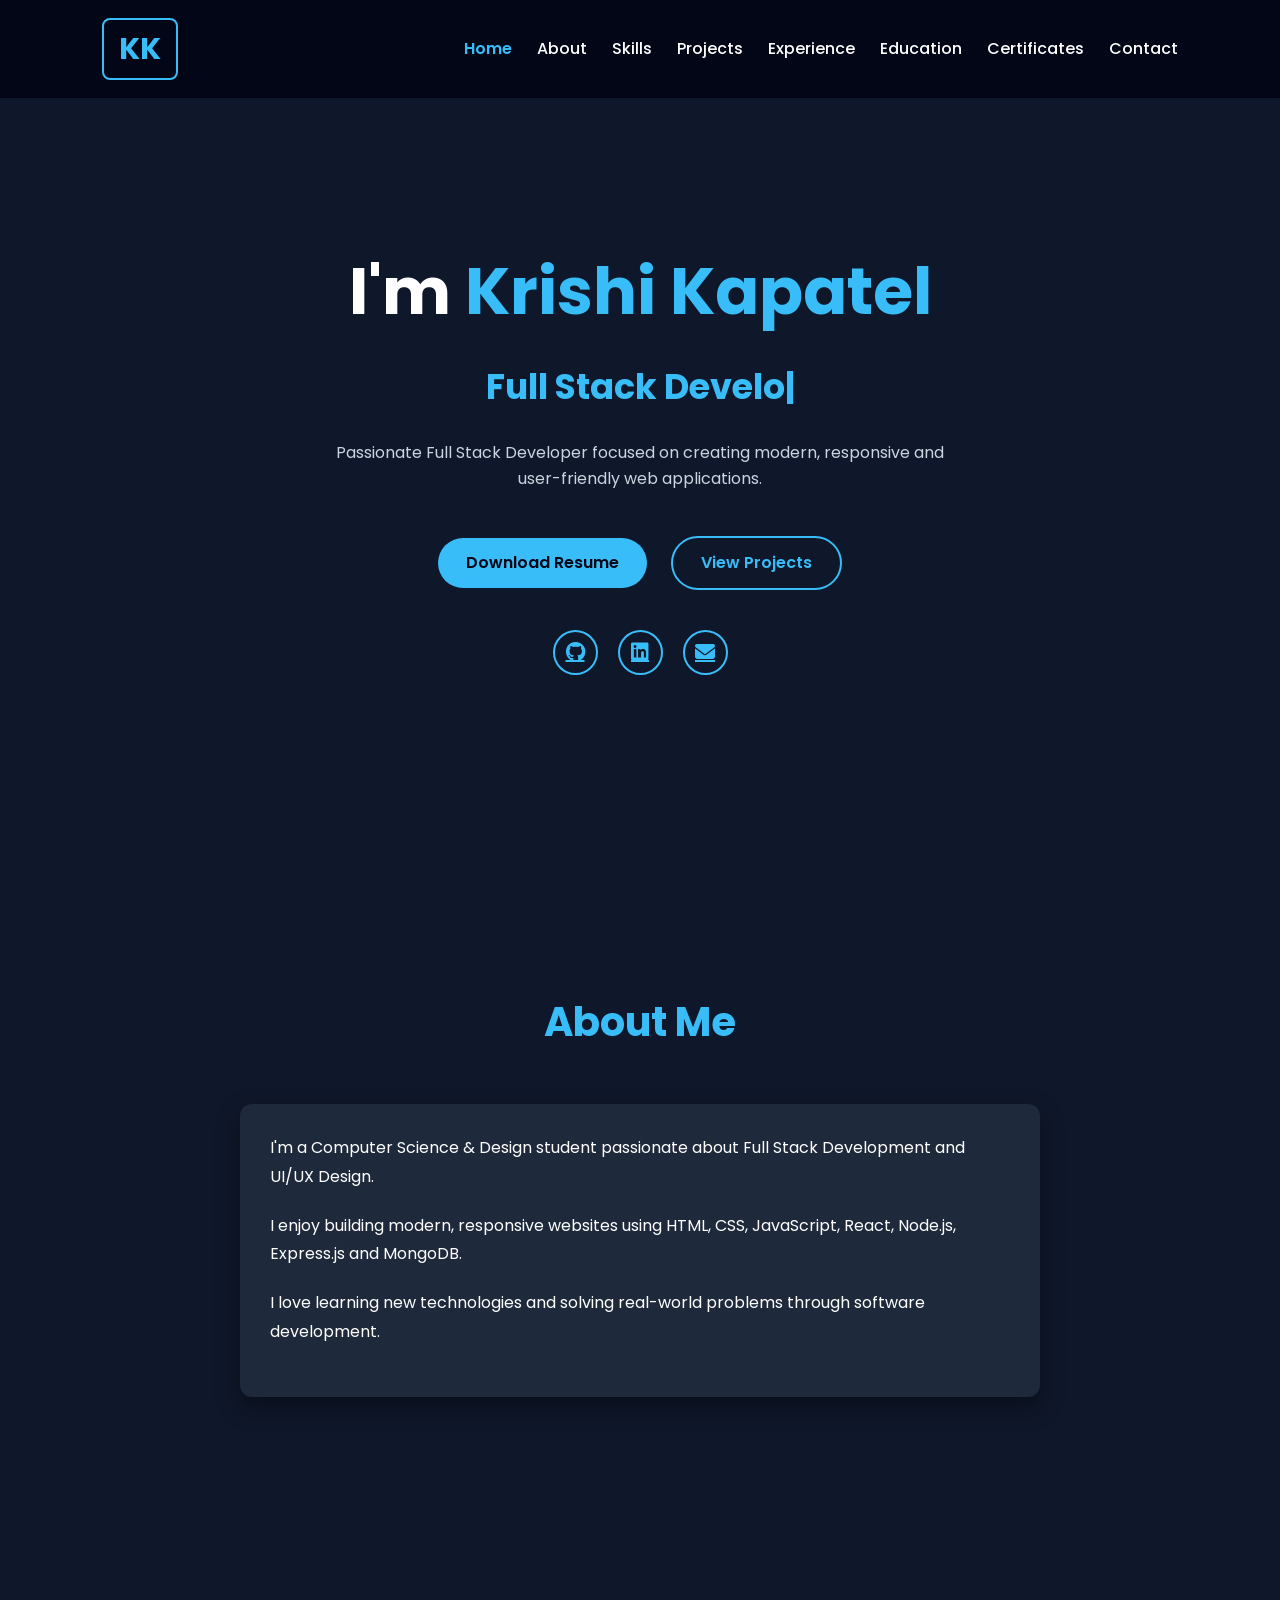
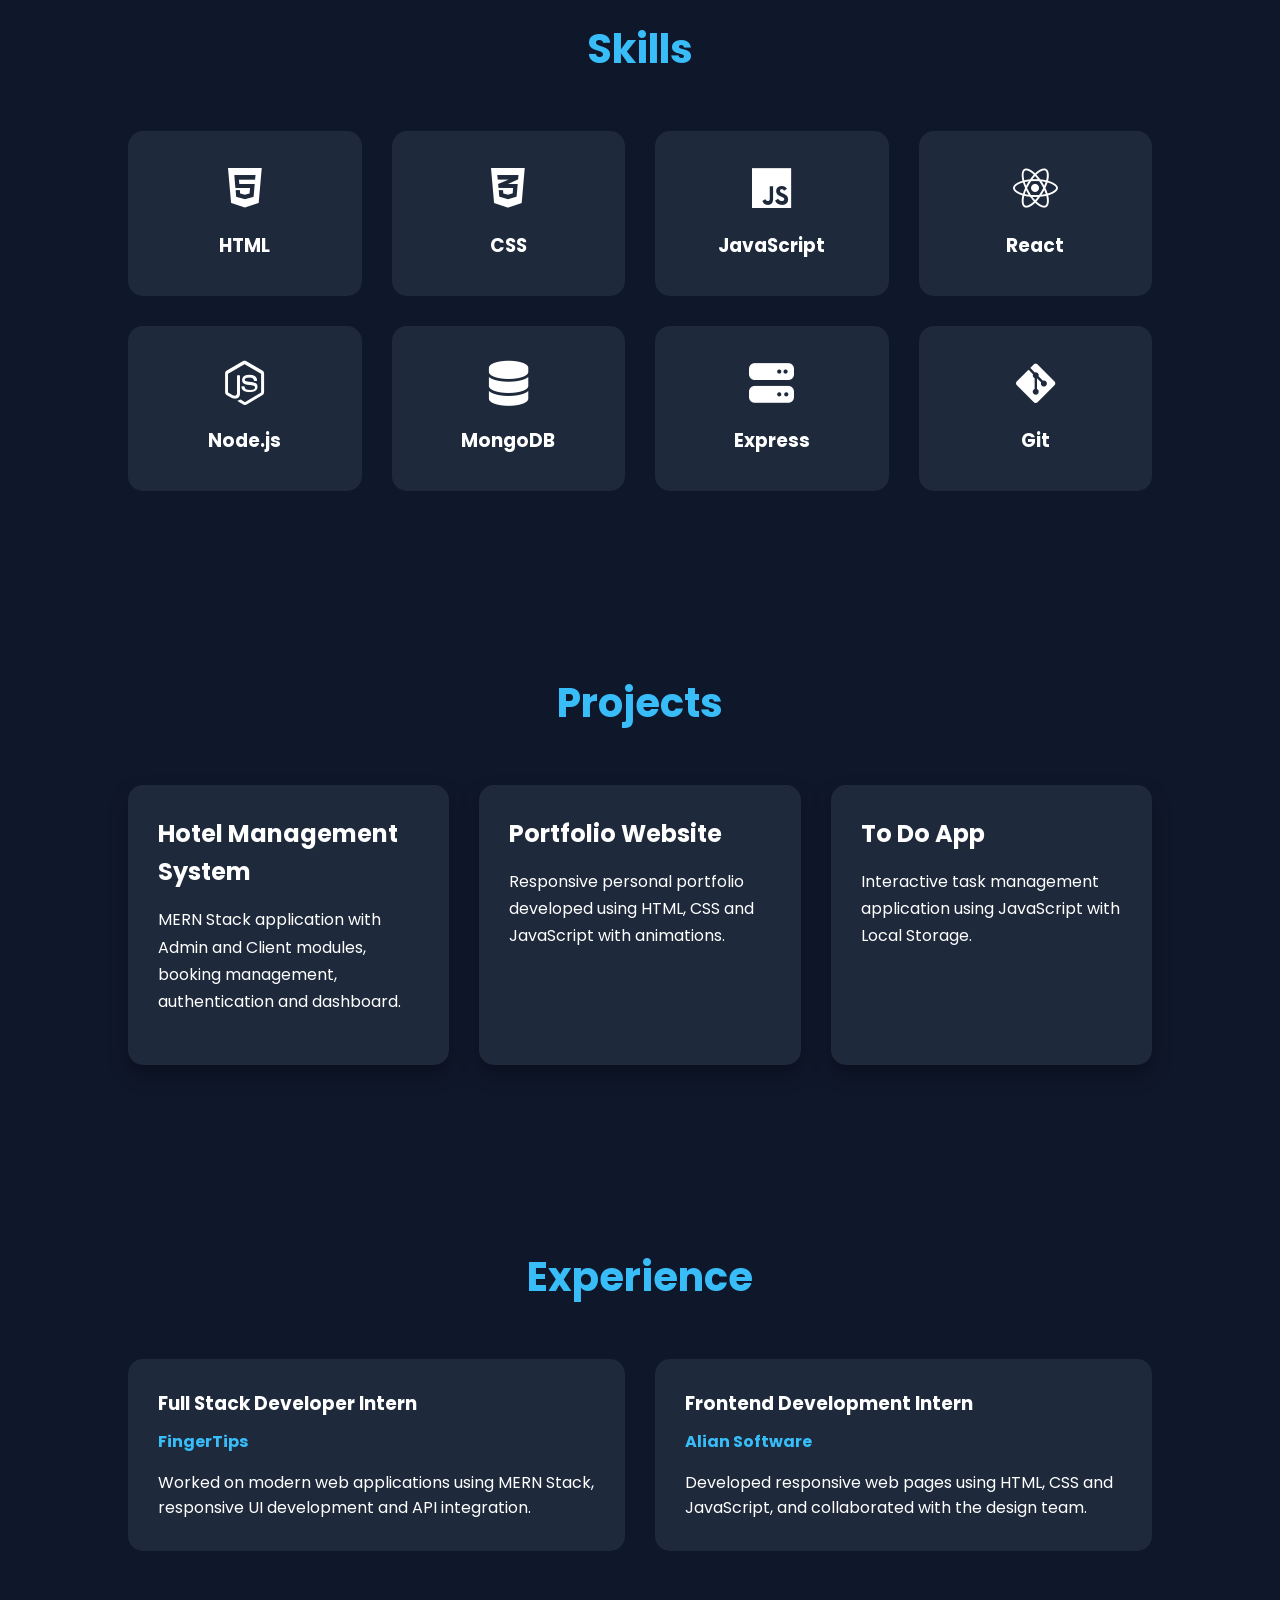
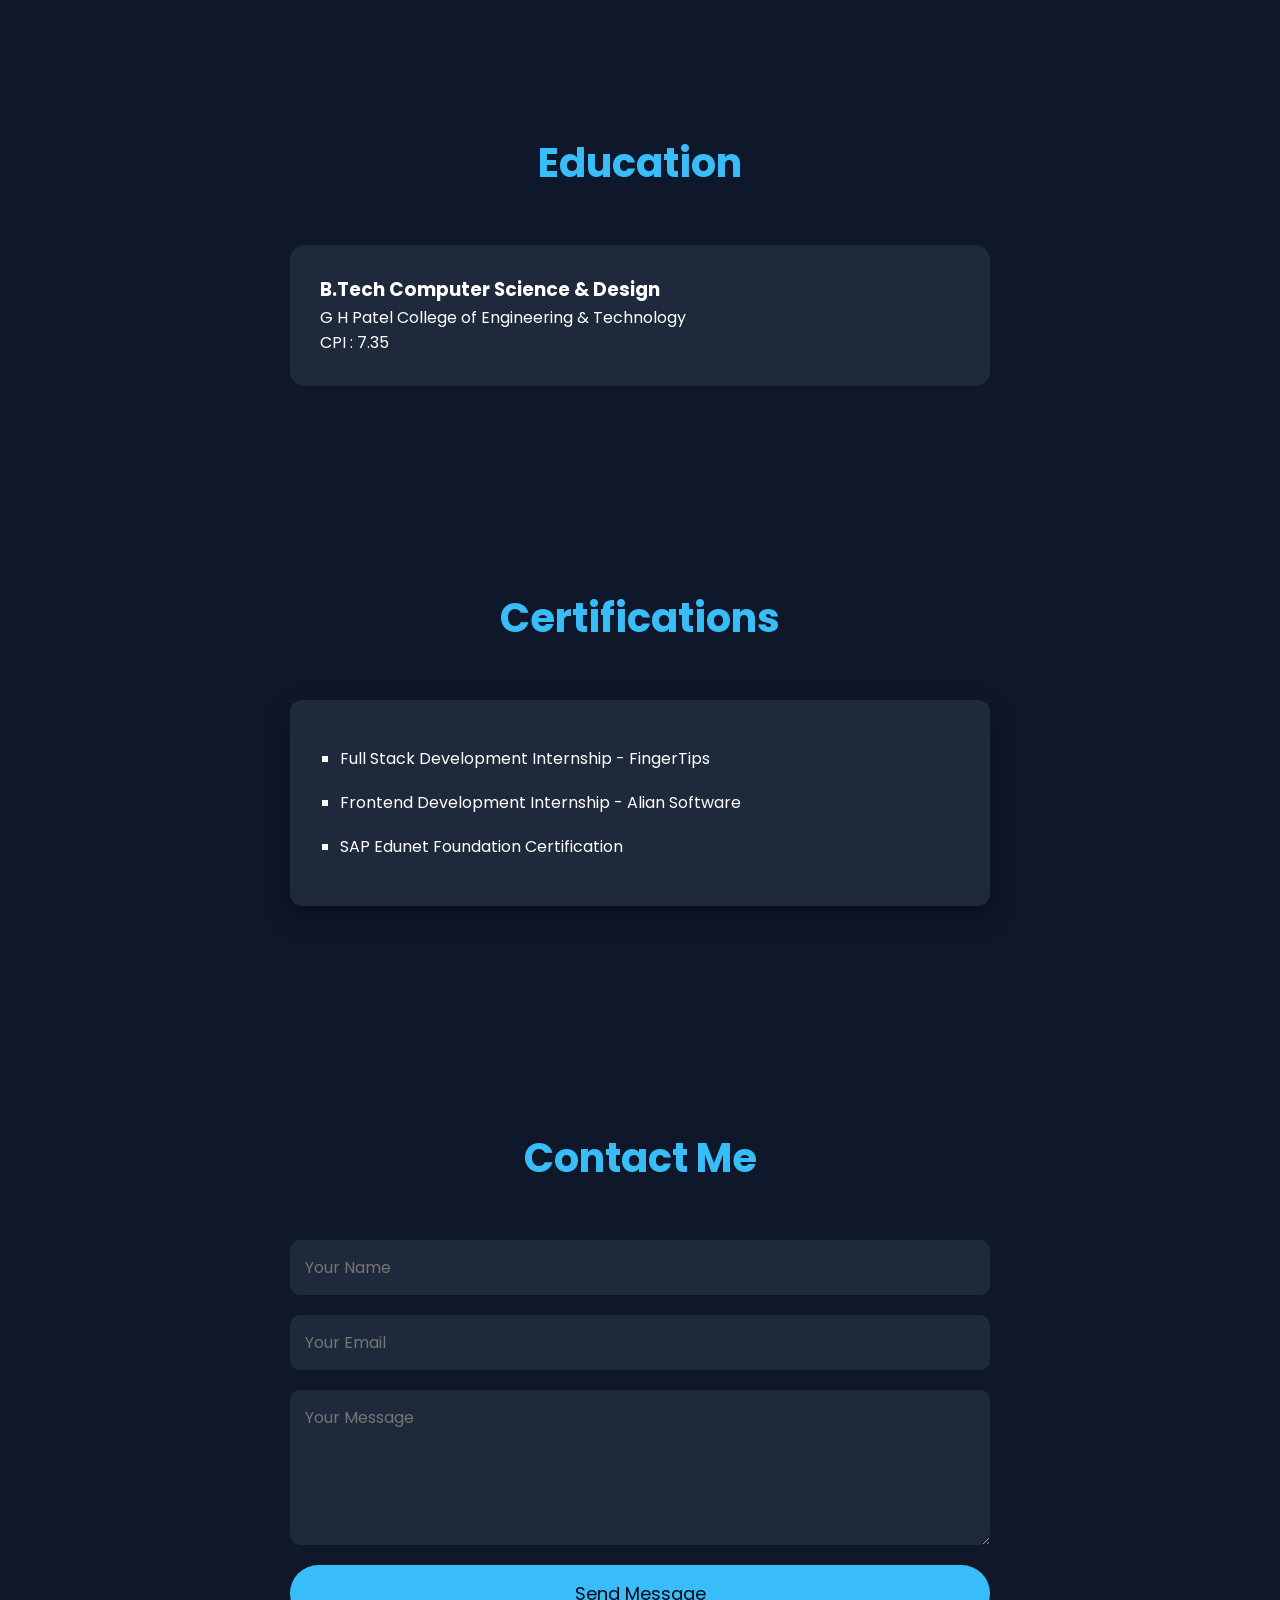
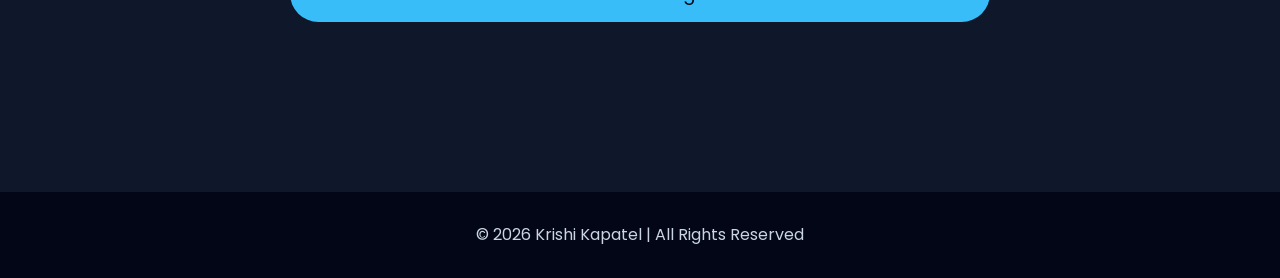
==== commit 52149668: "Updated portfolio with GitHub and LinkedIn links" ====
--- a/index.html
+++ b/index.html
@@ -79,13 +79,19 @@
 
             <div class="social-icons">
 
-                <a href="#"><i class="fab fa-github"></i></a>
-
-                <a href="#"><i class="fab fa-linkedin"></i></a>
-
-                <a href="#"><i class="fas fa-envelope"></i></a>
-
-            </div>
+    <a href="https://github.com/krishikapatel" target="_blank">
+        <i class="fab fa-github"></i>
+    </a>
+
+    <a href="https://www.linkedin.com/in/krishi-kapatel-672b30300/" target="_blank">
+        <i class="fab fa-linkedin"></i>
+    </a>
+
+    <a href="mailto:erkrishee@gmail.com">
+        <i class="fas fa-envelope"></i>
+    </a>
+
+</div>
 
         </div>
 
